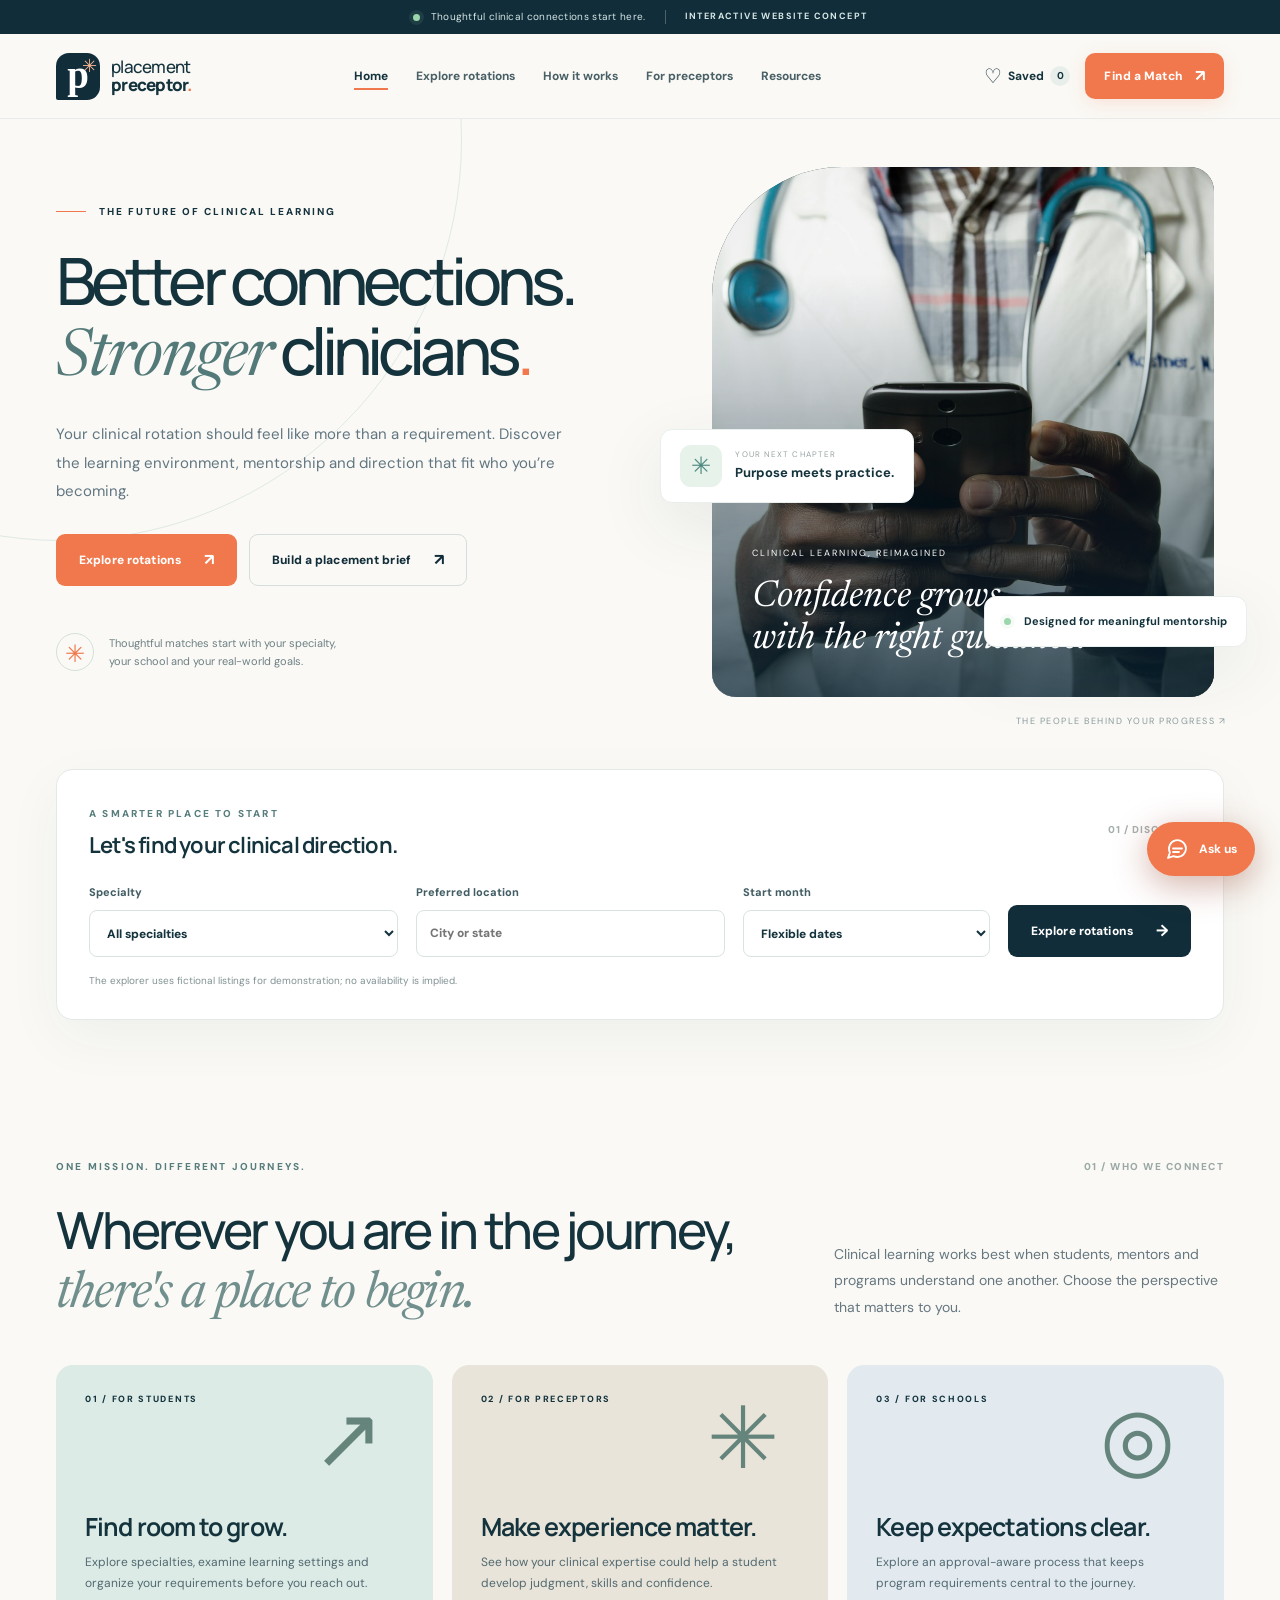
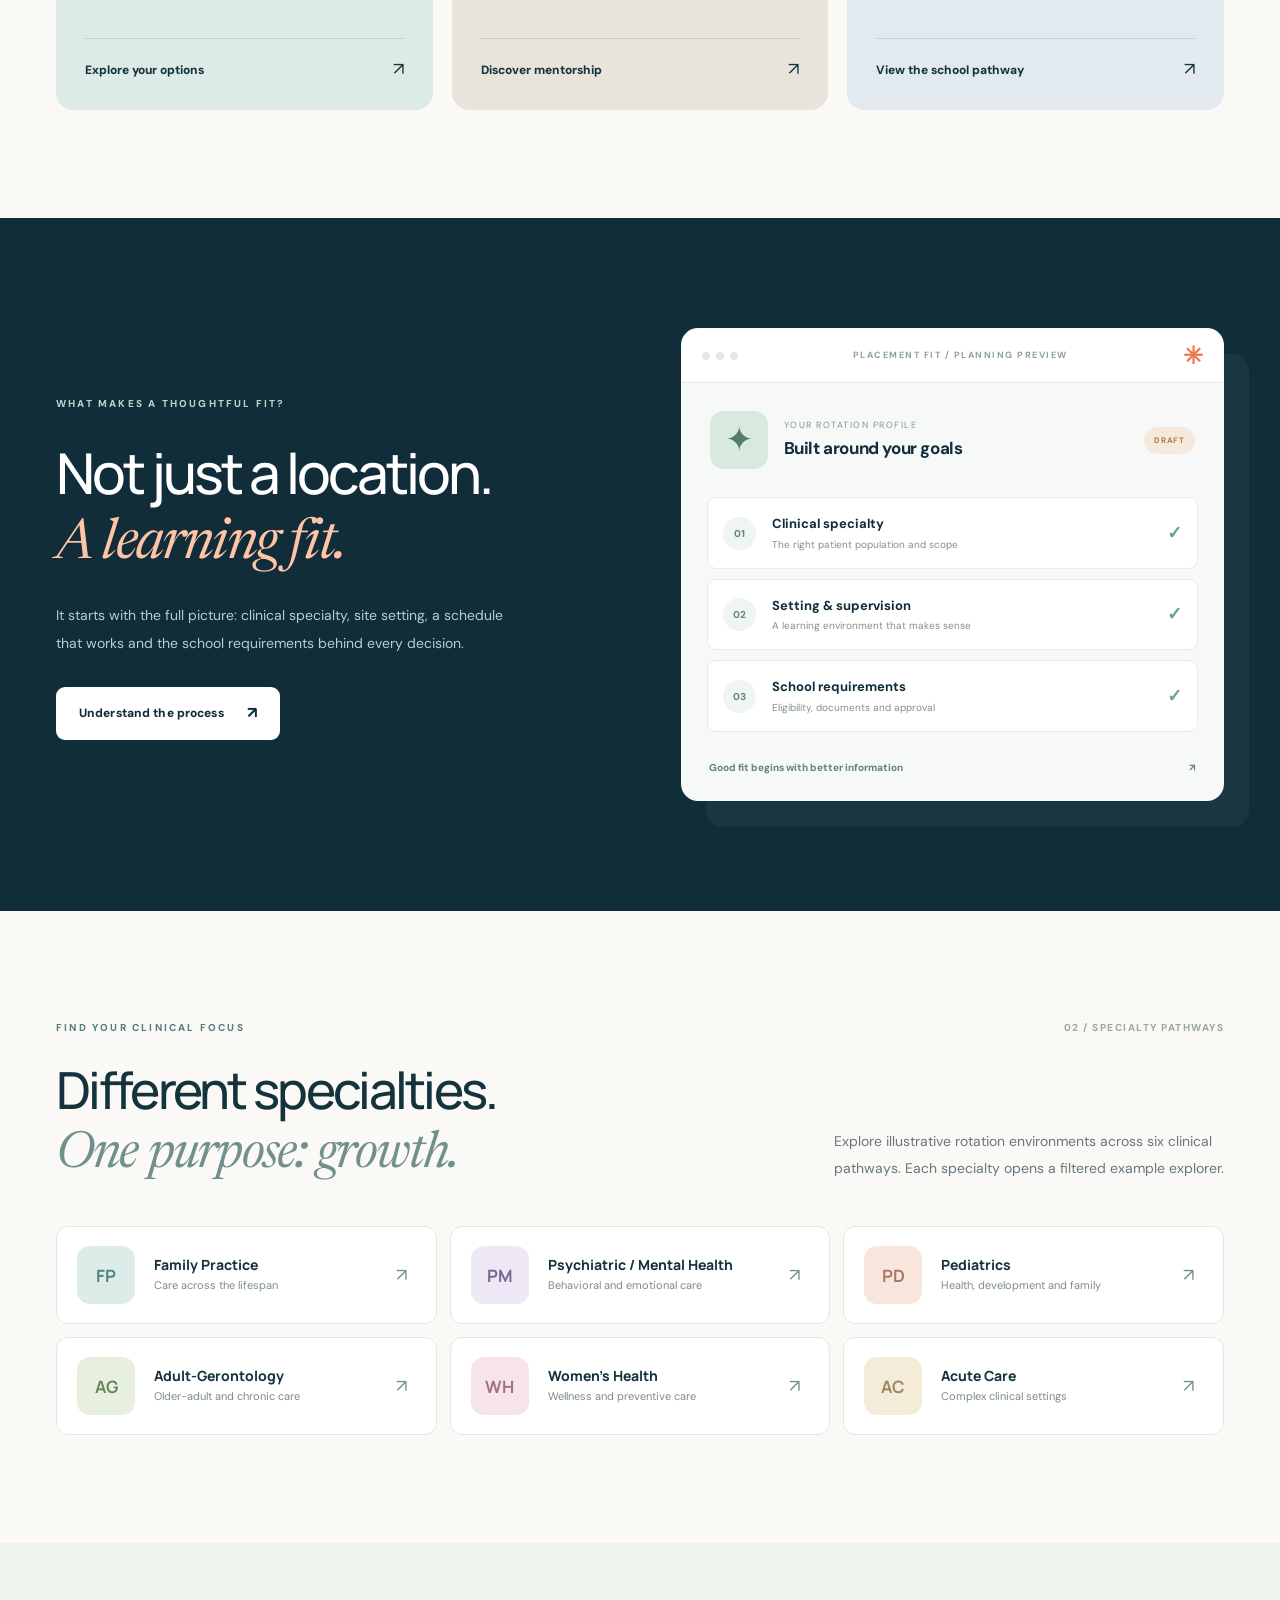
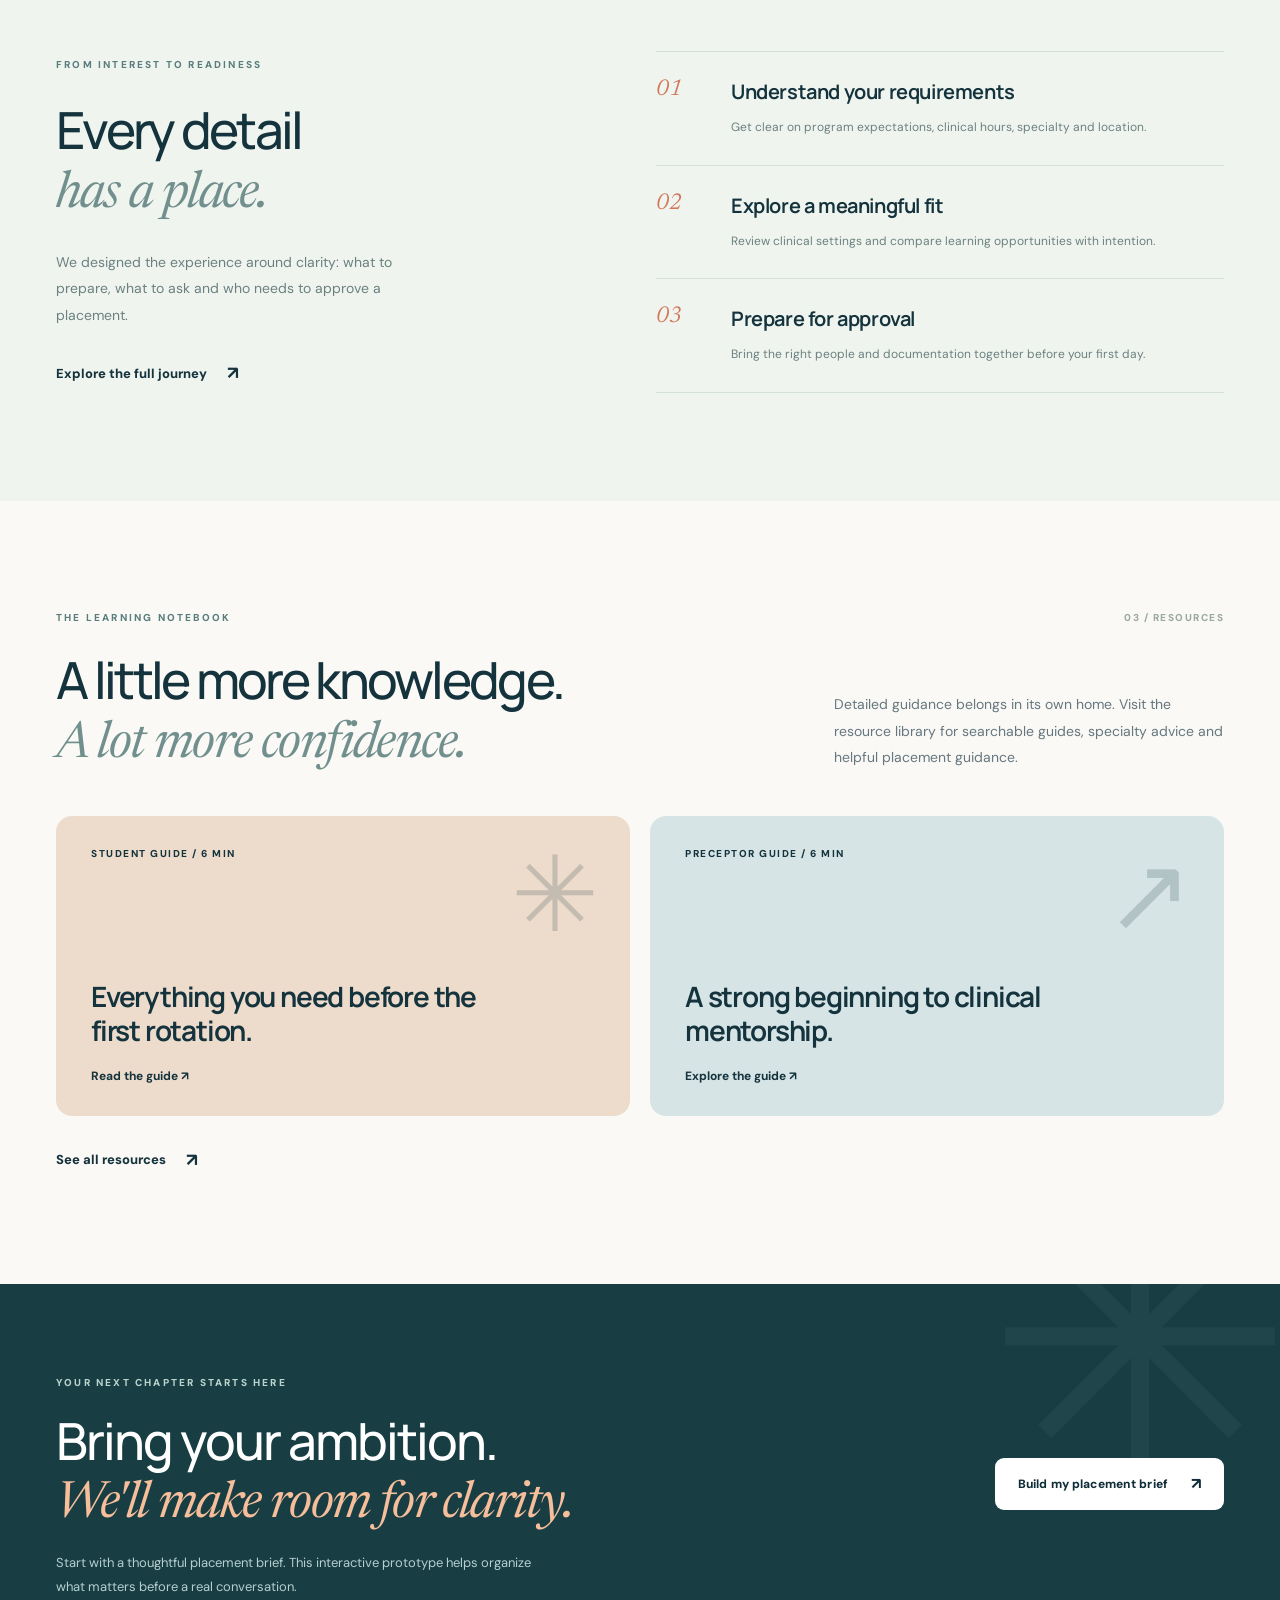
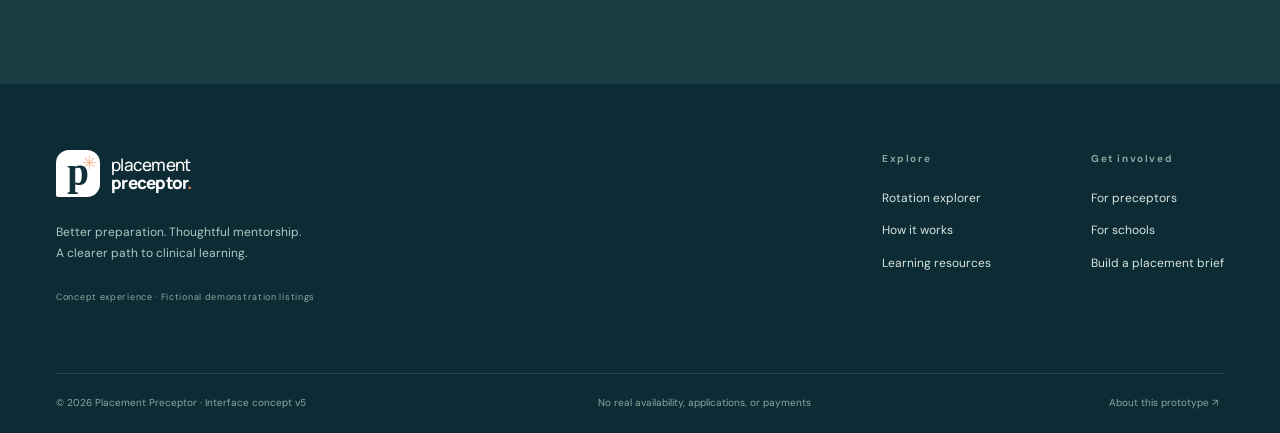
==== index.html @ a211277f "Update Placement Preceptor website to v5" ====
<!doctype html>
<html lang="en"><head>
<meta charset="utf-8"><meta name="viewport" content="width=device-width,initial-scale=1"><meta name="theme-color" content="#102d39">
<meta name="description" content="Explore an interactive clinical placement concept for students, preceptors and schools. Discover learning settings, mentorship and planning tools."><title>Better connections. Stronger clinicians. | Placement Preceptor</title>
<link rel="preconnect" href="https://fonts.googleapis.com"><link rel="preconnect" href="https://fonts.gstatic.com" crossorigin>
<link href="https://fonts.googleapis.com/css2?family=DM+Sans:wght@400;500;600;700;800&family=Manrope:wght@400;500;600;700;800&family=Newsreader:ital,opsz,wght@0,6..72,400;1,6..72,400&display=swap" rel="stylesheet">
<link rel="stylesheet" href="style.css"><script src="data.js" defer></script><script src="app.js" defer></script><script src="chat.js" defer></script></head>
<body data-page="home"><a class="skip-link" href="#main">Skip to content</a>
<div class="announcement"><span class="announcement-dot"></span><span>Thoughtful clinical connections start here.</span><span class="announcement-sep"></span><strong>INTERACTIVE WEBSITE CONCEPT</strong></div>
<header class="site-header" id="site-header"><div class="container header-row"><a class="brand" href="index.html" aria-label="Placement Preceptor home"><span class="brand-mark">p<span>✳</span></span><span class="brand-word">placement<strong>preceptor<span>.</span></strong></span></a><nav class="nav-links" id="site-nav" aria-label="Main navigation"><a href="index.html" aria-current="page">Home</a><a href="explore.html" >Explore rotations</a><a href="how-it-works.html" >How it works</a><a href="for-preceptors.html" >For preceptors</a><a href="resources.html" >Resources</a></nav><div class="header-cta"><a class="saved-link" href="explore.html?saved=1" aria-label="View saved example rotations"><span aria-hidden="true">♡</span><span class="saved-label">Saved</span><span class="saved-count" data-saved-count>0</span></a><button class="btn btn-accent btn-small header-find-match" data-start="student" aria-label="Find a Match - start your placement brief">Find a Match <span aria-hidden="true">↗</span></button><button class="menu-toggle" id="menu-toggle" aria-controls="site-nav" aria-expanded="false" aria-label="Open menu"><span></span><span></span><span></span></button></div></div><div class="scroll-progress" id="scroll-progress"></div></header>
<main id="main">
<section class="hero-home"><div class="container hero-grid"><div class="hero-copy reveal"><div class="eyebrow"><span class="eyebrow-line"></span> THE FUTURE OF CLINICAL LEARNING</div><h1>Better connections.<br><span class="serif-accent">Stronger</span> clinicians<span class="accent-period">.</span></h1><p class="hero-description">Your clinical rotation should feel like more than a requirement. Discover the learning environment, mentorship and direction that fit who you’re becoming.</p><div class="hero-actions"><a class="btn btn-accent" href="explore.html">Explore rotations <span>↗</span></a><button class="btn btn-ghost" data-start="student">Build a placement brief <span>↗</span></button></div><div class="hero-inline-note"><span class="note-symbol">✳</span><span>Thoughtful matches start with your specialty,<br>your school and your real-world goals.</span></div></div><div class="hero-visual reveal"><div class="hero-photo"><img src="assets/clinical-team.jpg" alt="Healthcare professional with a stethoscope viewing a mobile phone" fetchpriority="high"><div class="photo-gradient"></div><div class="photo-copy"><span>CLINICAL LEARNING, REIMAGINED</span><strong>Confidence grows<br>with the right guidance.</strong></div></div><div class="hero-photo-label">THE PEOPLE BEHIND YOUR PROGRESS <span>↗</span></div><div class="floating-note note-top"><span class="note-icon">✳</span><div><small>YOUR NEXT CHAPTER</small><strong>Purpose meets practice.</strong></div></div><div class="floating-note note-bottom"><span class="live-dot"></span><span>Designed for meaningful mentorship</span></div></div></div></section>
<section class="search-band" aria-labelledby="home-search-title"><div class="container"><div class="search-panel"><div class="search-header"><div><span class="label-overline">A SMARTER PLACE TO START</span><h2 id="home-search-title">Let's find your clinical direction.</h2></div><span class="search-step-tag">01 / DISCOVER</span></div><form id="home-search-form" class="home-search-form"><label>Specialty <select name="specialty" data-specialty-options><option value="">All specialties</option></select></label><label>Preferred location <input name="location" placeholder="City or state" autocomplete="off"></label><label>Start month <select name="month" data-month-options><option value="">Flexible dates</option></select></label><button type="submit" class="btn btn-dark">Explore rotations <span>→</span></button></form><p class="form-disclaimer">The explorer uses fictional listings for demonstration; no availability is implied.</p></div></div></section>
<section class="container section section-audiences"><div class="section-topline"><span class="section-kicker">ONE MISSION. DIFFERENT JOURNEYS.</span><span class="section-number">01 / WHO WE CONNECT</span></div><div class="section-intro"><h2>Wherever you are in the journey,<br><em>there's a place to begin.</em></h2><p>Clinical learning works best when students, mentors and programs understand one another. Choose the perspective that matters to you.</p></div><div class="audience-grid"><a href="explore.html" class="audience-card audience-students reveal"><span class="audience-index">01 / FOR STUDENTS</span><div class="audience-icon">↗</div><h3>Find room to grow.</h3><p>Explore specialties, examine learning settings and organize your requirements before you reach out.</p><span class="arrow-link">Explore your options <b>↗</b></span></a><a href="for-preceptors.html" class="audience-card audience-mentors reveal"><span class="audience-index">02 / FOR PRECEPTORS</span><div class="audience-icon">✳</div><h3>Make experience matter.</h3><p>See how your clinical expertise could help a student develop judgment, skills and confidence.</p><span class="arrow-link">Discover mentorship <b>↗</b></span></a><a href="how-it-works.html?audience=school" class="audience-card audience-schools reveal"><span class="audience-index">03 / FOR SCHOOLS</span><div class="audience-icon">◎</div><h3>Keep expectations clear.</h3><p>Explore an approval-aware process that keeps program requirements central to the journey.</p><span class="arrow-link">View the school pathway <b>↗</b></span></a></div></section>
<section class="section standout-section"><div class="container standout-grid"><div class="standout-copy reveal"><span class="section-kicker light">WHAT MAKES A THOUGHTFUL FIT?</span><h2>Not just a location.<br><em>A learning fit.</em></h2><p>It starts with the full picture: clinical specialty, site setting, a schedule that works and the school requirements behind every decision.</p><a class="btn btn-light" href="how-it-works.html">Understand the process <span>↗</span></a></div><div class="fit-interface reveal"><div class="interface-head"><span><i></i><i></i><i></i></span><small>PLACEMENT FIT / PLANNING PREVIEW</small><b>✳</b></div><div class="fit-profile"><span class="avatar-icon">✦</span><div><small>YOUR ROTATION PROFILE</small><strong>Built around your goals</strong></div><span class="fit-state">DRAFT</span></div><div class="fit-factor"><span>01</span><div><strong>Clinical specialty</strong><small>The right patient population and scope</small></div><b>✓</b></div><div class="fit-factor"><span>02</span><div><strong>Setting & supervision</strong><small>A learning environment that makes sense</small></div><b>✓</b></div><div class="fit-factor"><span>03</span><div><strong>School requirements</strong><small>Eligibility, documents and approval</small></div><b>✓</b></div><div class="fit-bottom">Good fit begins with better information <span>↗</span></div></div></div></section>
<section class="container section specialties-section"><div class="section-topline"><span class="section-kicker">FIND YOUR CLINICAL FOCUS</span><span class="section-number">02 / SPECIALTY PATHWAYS</span></div><div class="section-intro"><h2>Different specialties.<br><em>One purpose: growth.</em></h2><p>Explore illustrative rotation environments across six clinical pathways. Each specialty opens a filtered example explorer.</p></div><div class="specialty-grid" id="home-specialty-grid"><a href="explore.html?specialty=Family%20Practice" class="specialty-card"><span class="specialty-icon">FP</span><strong>Family Practice</strong><small>Care across the lifespan</small><b>↗</b></a><a href="explore.html?specialty=Psychiatric%20%2F%20Mental%20Health" class="specialty-card"><span class="specialty-icon lilac">PM</span><strong>Psychiatric / Mental Health</strong><small>Behavioral and emotional care</small><b>↗</b></a><a href="explore.html?specialty=Pediatrics" class="specialty-card"><span class="specialty-icon peach">PD</span><strong>Pediatrics</strong><small>Health, development and family</small><b>↗</b></a><a href="explore.html?specialty=Adult-Gerontology" class="specialty-card"><span class="specialty-icon sage">AG</span><strong>Adult-Gerontology</strong><small>Older-adult and chronic care</small><b>↗</b></a><a href="explore.html?specialty=Women%E2%80%99s%20Health" class="specialty-card"><span class="specialty-icon pink">WH</span><strong>Women’s Health</strong><small>Wellness and preventive care</small><b>↗</b></a><a href="explore.html?specialty=Acute%20Care" class="specialty-card"><span class="specialty-icon sand">AC</span><strong>Acute Care</strong><small>Complex clinical settings</small><b>↗</b></a></div></section>
<section class="section promise-section"><div class="container promise-grid"><div><span class="section-kicker">FROM INTEREST TO READINESS</span><h2>Every detail<br><em>has a place.</em></h2><p>We designed the experience around clarity: what to prepare, what to ask and who needs to approve a placement.</p><a class="text-link" href="how-it-works.html">Explore the full journey <span>↗</span></a></div><div class="promise-steps"><div><span>01</span><h3>Understand your requirements</h3><p>Get clear on program expectations, clinical hours, specialty and location.</p></div><div><span>02</span><h3>Explore a meaningful fit</h3><p>Review clinical settings and compare learning opportunities with intention.</p></div><div><span>03</span><h3>Prepare for approval</h3><p>Bring the right people and documentation together before your first day.</p></div></div></div></section>
<section class="container section home-resources"><div class="section-topline"><span class="section-kicker">THE LEARNING NOTEBOOK</span><span class="section-number">03 / RESOURCES</span></div><div class="section-intro"><h2>A little more knowledge.<br><em>A lot more confidence.</em></h2><p>Detailed guidance belongs in its own home. Visit the resource library for searchable guides, specialty advice and helpful placement guidance.</p></div><div class="home-guide-grid"><a href="resources.html?article=rotation-readiness" class="home-guide-card card-first"><span>STUDENT GUIDE / 6 MIN</span><div class="large-resource-symbol">✳</div><h3>Everything you need before the first rotation.</h3><b>Read the guide ↗</b></a><a href="resources.html?article=mentor-first-time" class="home-guide-card card-second"><span>PRECEPTOR GUIDE / 6 MIN</span><div class="large-resource-symbol">↗</div><h3>A strong beginning to clinical mentorship.</h3><b>Explore the guide ↗</b></a></div><a class="text-link more-link" href="resources.html">See all resources <span>↗</span></a></section>
<section class="cta-section"><div class="container cta-layout"><div><span class="section-kicker light">YOUR NEXT CHAPTER STARTS HERE</span><h2>Bring your ambition.<br><em>We'll make room for clarity.</em></h2><p>Start with a thoughtful placement brief. This interactive prototype helps organize what matters before a real conversation.</p></div><button class="btn btn-light" data-start="student">Build my placement brief <span>↗</span></button></div></section>
</main>
<footer class="site-footer"><div class="container"><div class="footer-top"><div><a class="brand footer-brand" href="index.html"><span class="brand-mark">p<span>✳</span></span><span class="brand-word">placement<strong>preceptor<span>.</span></strong></span></a><p>Better preparation. Thoughtful mentorship.<br>A clearer path to clinical learning.</p><span class="footer-demo">Concept experience · Fictional demonstration listings</span></div><div class="footer-link-columns"><div><h3>Explore</h3><a href="explore.html">Rotation explorer</a><a href="how-it-works.html">How it works</a><a href="resources.html">Learning resources</a></div><div><h3>Get involved</h3><a href="for-preceptors.html">For preceptors</a><a href="how-it-works.html?audience=school">For schools</a><button data-start="student">Build a placement brief</button></div></div></div><div class="footer-bottom"><span>© 2026 Placement Preceptor · Interface concept v5</span><span>No real availability, applications, or payments</span><button class="footer-about" data-resource="privacy">About this prototype ↗</button></div></div></footer>
<div class="toast" id="toast" role="status" aria-live="polite"></div>
<div class="compare-tray" id="compare-tray" hidden><div><span class="compare-dot">✳</span><strong><span id="compare-count">0</span> rotations selected</strong><small>Compare up to three example settings</small></div><div class="compare-tray-actions"><button class="text-btn" id="clear-compare">Clear</button><button class="btn btn-accent btn-small" id="show-compare">Compare options <span>↗</span></button></div></div>
<dialog id="modal" aria-labelledby="modal-title"><button class="modal-close" aria-label="Close dialog">×</button><div id="modal-content"></div></dialog>
</body></html>
---- style.css ----
/* Placement Preceptor v3 — responsive multi-page editorial interface */
:root{--ink:#14333d;--deep:#102d39;--deep2:#173c45;--muted:#667780;--subtle:#8d9a9b;--orange:#f0784c;--orange-dark:#dc653d;--cream:#faf9f5;--white:#fff;--line:#dde5e3;--sage:#cce1da;--light:#f1f5f2;--mint:#dbece4;--radius:18px;--shadow:0 22px 70px rgba(21,51,61,.09)}
*{box-sizing:border-box}html{scroll-behavior:smooth;scroll-padding-top:110px}body{margin:0;background:var(--cream);color:var(--ink);font:15px/1.72 'DM Sans',Arial,sans-serif;-webkit-font-smoothing:antialiased;overflow-x:hidden}button,input,select,textarea{font:inherit}button{cursor:pointer}a{color:inherit;text-decoration:none}img{display:block;max-width:100%}button:focus-visible,a:focus-visible,input:focus-visible,select:focus-visible,textarea:focus-visible,summary:focus-visible{outline:3px solid #4a9fb0;outline-offset:3px}button:disabled{cursor:not-allowed;opacity:.45}button,select,input,textarea{accent-color:var(--deep)}[hidden]{display:none!important}::selection{background:#d0eadf;color:var(--deep)}.container{width:min(1360px,calc(100% - 112px));margin-inline:auto}.skip-link{position:fixed;top:-120px;left:18px;z-index:100;background:white;padding:13px 22px}.skip-link:focus{top:10px}.announcement{min-height:34px;padding:6px 20px;background:#102d39;color:#d7e7e6;display:flex;gap:11px;justify-content:center;align-items:center;font-size:10px;letter-spacing:.3px}.announcement strong{font-weight:700;font-size:9px;letter-spacing:1.4px}.announcement-dot,.live-dot{display:inline-block;width:7px;height:7px;background:#9bd6ac;border-radius:50%;box-shadow:0 0 0 4px #9bd6ac18}.announcement-sep{width:1px;height:14px;background:#ffffff40;margin:0 8px}.site-header{position:sticky;top:0;z-index:30;background:#faf9f5f5;backdrop-filter:blur(20px);border-bottom:1px solid #dde5e399;transition:box-shadow .3s}.site-header.is-scrolled{box-shadow:0 8px 28px #0b2b3410}.header-row{min-height:84px;display:flex;align-items:center;justify-content:space-between;gap:24px}.brand{display:inline-flex;align-items:center;gap:11px;white-space:nowrap}.brand-mark{width:44px;height:47px;border-radius:13px 13px 13px 2px;background:var(--deep);display:grid;place-items:center;font:bold 39px/1 Georgia,serif;color:#fff;position:relative;padding-bottom:4px}.brand-mark span{position:absolute;right:3px;top:1px;font:18px 'DM Sans',sans-serif;color:#fab693}.brand-word{font:500 17px/1.06 'Manrope',sans-serif;letter-spacing:-.75px}.brand-word strong{display:block;font-weight:800}.brand-word strong span{color:var(--orange)}.nav-links{display:flex;align-items:center;gap:28px}.nav-links a{font:700 12px/1.2 'DM Sans',sans-serif;color:#485f65;padding:14px 0;position:relative;white-space:nowrap}.nav-links a:hover,.nav-links a[aria-current=page]{color:var(--ink)}.nav-links a:after{content:'';height:2px;background:var(--orange);position:absolute;bottom:7px;left:0;right:100%;transition:right .25s}.nav-links a:hover:after,.nav-links a[aria-current=page]:after{right:0}.header-cta{display:flex;align-items:center;gap:15px}.saved-link{display:flex;align-items:center;gap:6px;font-size:12px;font-weight:700;white-space:nowrap}.saved-link>span:first-child{font-size:20px;font-weight:400;line-height:1}.saved-count{border-radius:50%;background:#e8efeb;display:grid;place-items:center;width:20px;height:20px;font-size:10px}.menu-toggle{border:0;background:none;display:none;width:38px;height:38px;place-content:center;gap:5px}.menu-toggle span{display:block;width:23px;height:2px;background:var(--deep)}.scroll-progress{height:2px;width:0;position:absolute;left:0;bottom:0;background:var(--orange);transition:width .1s}
.btn{border:1px solid transparent;display:inline-flex;justify-content:center;align-items:center;gap:23px;border-radius:9px;padding:15px 22px;font-size:12px;font-weight:800;letter-spacing:.12px;white-space:nowrap;min-height:48px;transition:background .25s,transform .25s,box-shadow .25s;text-decoration:none}.btn:hover{transform:translateY(-2px);box-shadow:0 12px 28px #0a29331a}.btn span:last-child{font-size:16px;line-height:1}.btn-small{padding:11px 16px;min-height:40px}.btn-accent{background:var(--orange);color:#fff}.btn-accent:hover{background:var(--orange-dark)}.btn-dark{background:var(--deep);color:#fff}.btn-dark:hover{background:#245064}.btn-light{background:#fff;color:var(--deep)}.btn-ghost{background:transparent;border-color:#d5dedc;color:var(--deep)}.btn-ghost:hover{background:white}.btn-clear{border-color:#ffffff45;color:white}.btn-clear:hover{background:#ffffff15}.btn-outline{background:transparent;border-color:#ccd8d3;color:var(--deep)}.text-link{display:inline-flex;align-items:center;gap:20px;background:none;border:0;padding:0;color:inherit;font-size:13px;font-weight:800;text-underline-offset:4px}.text-link>span{font-size:18px;transition:transform .2s}.text-link:hover>span{transform:translateX(4px)}.text-btn{border:0;background:none;color:var(--ink);font-size:12px;font-weight:800;padding:5px;text-decoration:underline;text-underline-offset:4px}.section{padding-top:108px;padding-bottom:108px}.section-kicker,.label-overline{font-size:10px;letter-spacing:2.2px;font-weight:800;color:#587d7d}.section-kicker.light{color:#bbd4cd}.section-topline{display:flex;justify-content:space-between;align-items:center;gap:20px;margin-bottom:25px}.section-number{font-size:10px;color:#9ba8a5;letter-spacing:1.5px;font-weight:800}.section-number.light-number{color:#a0b5b4}.section-intro{display:flex;justify-content:space-between;align-items:end;gap:40px;margin-bottom:41px}.section-intro h2,.section h2{font:500 clamp(34px,4vw,58px)/1.13 'Manrope',sans-serif;letter-spacing:-2.7px;margin:0}.section h2 em,h1 em,.cta-section em,.hero-home em,.sub-hero em,.serif-accent{font-family:'Newsreader',Georgia,serif;font-weight:400;font-style:italic;letter-spacing:-1.8px}.section-intro h2 em,.promise-grid h2 em{color:#718f8d}.section-intro>p{max-width:390px;font-size:14px;line-height:1.9;color:var(--muted);margin:0 0 4px}.eyebrow{font-size:10px;letter-spacing:2px;font-weight:800;display:flex;gap:13px;align-items:center}.eyebrow-line{height:1px;width:30px;background:var(--orange)}
/* Home hero */
.hero-home{overflow:hidden;position:relative}.hero-home:before{content:'';position:absolute;width:800px;height:800px;border:1px solid #dfe9e5;top:-380px;left:-340px;border-radius:50%;pointer-events:none}.hero-grid{display:grid;grid-template-columns:1.06fr .94fr;gap:5%;align-items:center;min-height:650px;padding-top:46px;padding-bottom:65px}.hero-copy{padding:25px 0 20px;position:relative;z-index:1}.hero-copy h1{font:500 clamp(49px,5.1vw,78px)/1.065 'Manrope',sans-serif;letter-spacing:-4.9px;margin:26px 0}.hero-copy h1 .serif-accent{color:#537a78}.accent-period{color:var(--orange)}.hero-description{font-size:15px;line-height:1.9;color:#617681;max-width:510px}.hero-actions{display:flex;gap:12px;align-items:center;flex-wrap:wrap;margin-top:28px}.hero-inline-note{display:flex;gap:15px;align-items:center;margin-top:47px;color:#6e8084;font-size:11px;line-height:1.65}.note-symbol{width:38px;height:38px;border:1px solid #d4e0da;border-radius:50%;display:grid;place-items:center;color:var(--orange);font-size:24px}.hero-visual{position:relative;min-height:525px;padding:0 10px 6px}.hero-photo{height:530px;overflow:hidden;position:relative;background:#203f44;border-radius:130px 24px 24px 24px}.hero-photo img{width:100%;height:100%;object-fit:cover;object-position:center center;filter:saturate(.8)}.photo-gradient{position:absolute;inset:20% 0 0;background:linear-gradient(transparent,#0b2637be)}.photo-copy{position:absolute;bottom:36px;left:40px;color:white}.photo-copy span{display:block;font-size:9px;letter-spacing:2px;margin-bottom:15px}.photo-copy strong{font:italic 37px/1.13 'Newsreader',serif;font-weight:400}.hero-photo-label{position:absolute;right:-2px;bottom:-27px;color:#8a9c9f;font-size:9px;letter-spacing:1.5px}.floating-note{position:absolute;display:flex;align-items:center;gap:13px;background:white;border:1px solid #e9efec;border-radius:12px;box-shadow:var(--shadow);padding:15px 19px;animation:float 6s ease-in-out infinite}.note-top{left:-42px;top:49%}.note-bottom{right:-23px;bottom:56px;font-size:11px;font-weight:700;animation-delay:-2s}.note-icon{display:grid;place-items:center;color:#4d8a82;background:#e7f2ea;width:42px;height:42px;border-radius:11px;font-size:24px}.note-top small{display:block;color:#98a3a3;font-size:8px;letter-spacing:1.1px}.note-top strong{display:block;font-size:13px}.search-band{position:relative;z-index:1;margin-bottom:30px}.search-panel{background:#fff;border:1px solid #e3eae6;border-radius:17px;padding:30px 32px;box-shadow:0 18px 55px #17333c0d}.search-header{display:flex;align-items:center;justify-content:space-between;margin-bottom:24px}.search-header h2{font:650 22px/1.3 'Manrope',sans-serif;letter-spacing:-.8px;margin:5px 0 0}.search-step-tag{color:#a5afac;font-size:10px;letter-spacing:1.1px;font-weight:800}.home-search-form{display:grid;grid-template-columns:1fr 1fr .8fr auto;gap:18px;align-items:end}.home-search-form label,.filter-panel>label,.planner-fields label{font-size:11px;font-weight:800;color:#435d64}.home-search-form input,.home-search-form select,.filter-panel input,.filter-panel select,.results-controls select,.planner-fields select,.wizard-fields input,.wizard-fields select{display:block;margin-top:8px;width:100%;min-width:0;border:1px solid #d9e3e1;background:#fff;color:#14333d;border-radius:8px;padding:12px 13px;font-size:12px;min-height:47px}.home-search-form .btn{min-height:47px}.form-disclaimer{font-size:10px;color:#829293;margin:15px 0 0}
/* Home audiences, specialties */
.audience-grid{display:grid;grid-template-columns:repeat(3,1fr);gap:19px}.audience-card{border-radius:17px;padding:27px 29px 25px;min-height:345px;display:flex;flex-direction:column;position:relative;overflow:hidden;transition:transform .28s,box-shadow .28s}.audience-card:hover{transform:translateY(-6px);box-shadow:var(--shadow)}.audience-students{background:#dcebe5}.audience-mentors{background:#e8e4d9}.audience-schools{background:#e2eaf0}.audience-index{font-size:9px;letter-spacing:1.7px;font-weight:800}.audience-icon{height:95px;font:86px/.95 'Newsreader',serif;color:#64847c;align-self:end;margin:0 20px 5px}.audience-card h3{font:650 25px/1.2 'Manrope',sans-serif;letter-spacing:-.9px;margin:4px 0 10px}.audience-card p{margin:0 0 25px;font-size:12px;line-height:1.8;color:#526971;max-width:315px}.arrow-link{font-size:12px;font-weight:800;border-top:1px solid #16364025;padding-top:15px;margin-top:auto;display:flex;align-items:center;justify-content:space-between}.arrow-link b{font-size:18px;font-weight:400}.standout-section{background:var(--deep);color:#fff;padding:110px 0;overflow:hidden}.standout-grid{display:grid;grid-template-columns:.87fr 1fr;gap:13%;align-items:center}.standout-copy h2{font:500 clamp(38px,4.4vw,66px)/1.14 'Manrope',sans-serif;letter-spacing:-3px;margin:25px 0}.standout-copy h2 em{color:#ffc4a5}.standout-copy p{font-size:14px;line-height:1.95;color:#b9cdd0;max-width:450px;margin-bottom:30px}.fit-interface{border:1px solid #ffffff23;border-radius:17px;overflow:hidden;background:#f6f9f7;color:var(--deep);transform:rotate(1.4deg);box-shadow:25px 26px 0 #ffffff0b}.interface-head{height:54px;background:white;display:flex;justify-content:space-between;align-items:center;padding:0 20px;border-bottom:1px solid #e5ece8}.interface-head>span{display:flex;gap:6px}.interface-head i{height:8px;width:8px;border-radius:50%;background:#e2e8e5}.interface-head small{font-size:9px;letter-spacing:1.5px;font-weight:700;color:#8da19d}.interface-head b{font-size:24px;color:var(--orange)}.fit-profile{padding:28px;display:flex;align-items:center;gap:16px}.avatar-icon{width:58px;height:58px;display:grid;place-items:center;background:#d8e9de;border-radius:14px;color:#527c6c;font-size:34px}.fit-profile>div{flex:1}.fit-profile small{display:block;font-size:9px;letter-spacing:1.5px;color:#81938d}.fit-profile strong{font-size:17px;letter-spacing:-.4px}.fit-state{background:#f6e9dc;color:#ae794b;font-size:8px;letter-spacing:.8px;padding:7px 10px;border-radius:30px;font-weight:800}.fit-factor{background:white;margin:0 25px 10px;border:1px solid #e6ece8;display:flex;align-items:center;gap:16px;border-radius:9px;padding:15px}.fit-factor>span{width:33px;height:33px;border-radius:50%;display:grid;place-items:center;background:#eff5f1;font-size:10px;color:#64867b;font-weight:800}.fit-factor>div{flex:1}.fit-factor strong{display:block;font-size:13px}.fit-factor small{display:block;font-size:10px;color:#80908d}.fit-factor b{font-size:18px;color:#6ca486}.fit-bottom{padding:17px 27px 24px;font-size:10px;font-weight:800;color:#63847f;display:flex;justify-content:space-between}.specialty-grid{display:grid;grid-template-columns:repeat(3,1fr);gap:13px}.specialty-card{display:grid;grid-template-columns:62px 1fr 20px;grid-template-rows:auto auto;gap:2px 15px;align-items:center;border:1px solid #e0e8e5;border-radius:12px;background:white;padding:19px 20px;transition:border-color .2s,transform .2s,box-shadow .2s}.specialty-card:hover{border-color:#a9c8ba;transform:translateY(-3px);box-shadow:0 12px 30px #12313b0a}.specialty-icon{grid-row:1/3;width:58px;height:58px;background:#dcece8;border-radius:13px;display:grid;place-items:center;font:700 17px 'Manrope',sans-serif;color:#4f857c}.specialty-icon.lilac{background:#eee7f5;color:#75688f}.specialty-icon.peach{background:#f8e6dc;color:#a97764}.specialty-icon.sage{background:#e7f0df;color:#68845f}.specialty-icon.pink{background:#f7e4e8;color:#a47080}.specialty-icon.sand{background:#f4ecd8;color:#9e8762}.specialty-card strong{font:750 14px/1.3 'Manrope',sans-serif;align-self:end}.specialty-card small{font-size:11px;color:#7b8b8e;align-self:start}.specialty-card>b{grid-column:3;grid-row:1/3;align-self:center;font-size:18px;font-weight:400;color:#6d9290}.promise-section{background:#f0f4ef}.promise-grid{display:grid;grid-template-columns:.8fr 1.1fr;gap:16%;align-items:start}.promise-grid h2{margin:24px 0}.promise-grid p{max-width:350px;color:#6b8180;font-size:14px;line-height:1.9;margin-bottom:30px}.promise-steps{border-top:1px solid #d5dfdb}.promise-steps>div{display:grid;grid-template-columns:55px 1fr;gap:4px 20px;padding:26px 0;border-bottom:1px solid #d5dfdb}.promise-steps span{grid-row:1/3;color:#d2775a;font:italic 23px 'Newsreader',serif}.promise-steps h3{margin:0;font:650 20px 'Manrope',sans-serif;letter-spacing:-.4px}.promise-steps p{margin:8px 0 0;font-size:12px;line-height:1.8;max-width:490px}.home-guide-grid{display:grid;grid-template-columns:repeat(2,1fr);gap:20px}.home-guide-card{padding:29px 35px;border-radius:16px;min-height:300px;display:flex;flex-direction:column;overflow:hidden;position:relative;transition:transform .25s}.home-guide-card:hover{transform:translateY(-4px)}.home-guide-card.card-first{background:#eddccc}.home-guide-card.card-second{background:#d6e4e6}.home-guide-card>span{font-size:10px;letter-spacing:1.5px;font-weight:800}.home-guide-card h3{font:650 28px/1.24 'Manrope',sans-serif;max-width:390px;letter-spacing:-1.2px;margin:auto 0 18px}.home-guide-card b{font-size:12px}.large-resource-symbol{position:absolute;right:31px;top:18px;font:105px 'Newsreader',serif;opacity:.18}.more-link{margin-top:29px}.cta-section{background:#183e43;color:#fff;padding:85px 0;overflow:hidden;position:relative}.cta-section:after{content:'✳';font:400 370px/1 'Newsreader',serif;position:absolute;right:-15px;top:-85px;color:#ffffff09;pointer-events:none}.cta-layout{display:flex;justify-content:space-between;align-items:center;gap:40px;position:relative;z-index:1}.cta-layout h2{font:500 clamp(35px,4vw,58px)/1.12 'Manrope',sans-serif;letter-spacing:-2px;margin:17px 0}.cta-layout h2 em{color:#f6be9a}.cta-layout p{color:#b6cfd0;font-size:13px;line-height:1.85;max-width:490px;margin:12px 0 0}.cta-layout .btn{flex-shrink:0}.compact-cta{padding:70px 0}
/* Subpage heroes */
.sub-hero{background:var(--deep);color:white;overflow:hidden}.sub-hero-grid{min-height:475px;display:grid;grid-template-columns:1fr .93fr;align-items:center;gap:7%;padding-top:70px;padding-bottom:70px}.breadcrumbs{display:flex;align-items:center;gap:12px;font-size:11px;color:#a6c2c1;margin-bottom:40px}.breadcrumbs a:hover{text-decoration:underline}.breadcrumbs strong{color:#fff;font-weight:700}.sub-hero h1,.preceptor-hero h1{font:550 clamp(48px,5.3vw,80px)/1.08 'Manrope',sans-serif;letter-spacing:-4px;margin:20px 0 24px}.sub-hero h1 em,.preceptor-hero h1 em{color:#ffc09b}.sub-hero p,.preceptor-intro>p{font-size:14px;color:#bbd0ce;line-height:1.95;max-width:575px}.sub-hero .btn{margin-top:18px}.hero-mini-tags{display:flex;gap:8px;flex-wrap:wrap;margin-top:27px}.hero-mini-tags span{border:1px solid #ffffff30;padding:8px 12px;border-radius:30px;font-size:10px;color:#cce1dc}.explore-hero{background:#14353f}.explore-hero-graphic{height:340px;position:relative}.graphic-sun{position:absolute;left:35%;top:0;font-size:280px;line-height:1;color:#ffffff08}.graphic-card{position:absolute;background:#eef3ef;border-radius:13px;color:var(--deep);width:236px;padding:20px 24px;box-shadow:0 25px 65px #001e2626;border:1px solid #ffffff80}.graphic-card small{display:block;font-size:8px;letter-spacing:1.5px;color:#77928c}.graphic-card strong{font:650 27px 'Manrope',sans-serif;display:block;margin:11px 0 0}.graphic-card span{font-size:11px;color:#7c9492}.gc-1{left:5%;top:12%;transform:rotate(-9deg);background:#dcebe1}.gc-2{right:0;top:30%;transform:rotate(8deg);background:#eee5d5}.gc-3{left:28%;bottom:0;transform:rotate(-2deg);background:#f5e1d5}.process-hero{background:#16383e}.journey-hero-art{height:340px;position:relative;display:grid;place-items:center}.journey-ring{position:absolute;border-radius:50%;border:1px solid #ffffff24}.ring-1{width:300px;height:300px}.ring-2{width:205px;height:205px}.journey-core{font-size:125px;color:#f6ab83;line-height:1}.journey-pill{background:#e6eeea;border-radius:30px;padding:10px 17px;color:#436e69;font-size:10px;font-weight:800;letter-spacing:.9px;position:absolute}.pill-a{top:2%;left:10%}.pill-b{top:38%;right:0}.pill-c{bottom:3%;left:4%}.resources-hero{background:#243d46}.resource-hero-art{height:350px;position:relative;display:grid;place-items:center}.library-stack{position:absolute;width:245px;height:298px;background:#b8cec8;border-radius:12px;border:1px solid #ffffff9c;box-shadow:20px 25px 45px #00192328}.library-stack.back{transform:rotate(-17deg) translate(-20px,-3px);background:#819e9a}.library-stack.middle{transform:rotate(11deg) translate(32px,6px);background:#f0d8bc}.library-stack.front{background:#eaf0e9;color:#21424a;display:flex;flex-direction:column;justify-content:space-between;padding:25px;transform:rotate(-2deg)}.library-stack.front>span{font-size:10px;letter-spacing:2px;line-height:1.6;font-weight:800}.library-stack.front strong{font:italic 92px/1 'Newsreader',serif;color:#b4c8c0}.library-stack.front b{position:absolute;font:80px 'Newsreader',serif;color:#e1a47e;top:82px;right:17px}.library-stack.front small{font-size:9px;letter-spacing:1.6px}
/* Explorer */
.explorer-main{padding-bottom:105px}.explorer-top{display:flex;align-items:end;justify-content:space-between;gap:20px;margin-bottom:38px}.explorer-top h2{font:600 42px/1.15 'Manrope',sans-serif;letter-spacing:-1.7px;margin:0 0 10px}.explorer-top h2 em{color:#75908a}.explorer-top p{color:#728489;font-size:13px;max-width:610px;margin:0}.explore-layout{display:grid;grid-template-columns:248px minmax(0,1fr);gap:28px;align-items:start}.filter-panel{background:white;border:1px solid #dce5e0;border-radius:14px;padding:22px 21px;position:sticky;top:108px;box-shadow:0 10px 32px #15384006}.filter-heading{display:flex;justify-content:space-between;gap:10px;align-items:center;margin-bottom:22px}.filter-heading h3{font:750 15px 'Manrope',sans-serif;margin:0}.filter-panel>label{display:block;margin-bottom:18px}.filter-panel input,.filter-panel select{min-height:43px}.checkbox-label{display:flex!important;gap:9px;align-items:center;padding-top:10px;border-top:1px solid #e8efea}.checkbox-label input{width:16px;height:16px;min-height:16px;margin:0}.filter-promo{background:#e8f0eb;padding:20px;border-radius:10px;margin-top:30px}.filter-promo>span{font-size:8px;letter-spacing:1.3px;font-weight:800;color:#78948a}.filter-promo h4{font:750 17px/1.3 'Manrope',sans-serif;letter-spacing:-.4px;margin:14px 0}.filter-promo p{font-size:11px;color:#708782}.filter-promo .text-link{font-size:11px}.results-bar{display:flex;align-items:center;justify-content:space-between;gap:15px;margin-bottom:15px}.results-bar>p{font-size:13px;color:#677b7f;margin:0}.results-bar>p strong{font-size:18px;color:var(--deep)}.results-controls{display:flex;align-items:center;gap:12px}.results-controls label{display:flex;align-items:center;gap:8px;font-size:10px;font-weight:700;color:#728687}.results-controls select{width:auto;min-height:39px;margin:0;padding:8px 25px 8px 10px}.view-toggle{display:flex;gap:3px;background:#eaf0eb;border-radius:8px;padding:3px}.view-toggle button{border:0;background:none;font-size:20px;width:33px;height:33px;border-radius:6px;color:#72908b}.view-toggle button.active{background:white;color:#173940;box-shadow:0 2px 7px #15364015}.active-filters{display:flex;gap:7px;flex-wrap:wrap;margin-bottom:15px}.active-filters:empty{display:none}.active-filters button{border:1px solid #cadad3;background:#eef6f0;border-radius:20px;padding:6px 10px;font-size:10px;color:#48685f;display:flex;gap:9px;align-items:center}.rotation-grid{display:grid;grid-template-columns:repeat(3,minmax(0,1fr));gap:15px}.rotation-card{min-width:0;background:#fff;border:1px solid #dee8e4;border-radius:13px;overflow:hidden;transition:transform .22s,box-shadow .22s}.rotation-card:hover{transform:translateY(-4px);box-shadow:0 14px 38px #173d4612}.card-art{position:relative;overflow:hidden;height:157px;display:flex;align-items:center;justify-content:center}.card-art.peach{background:#eedbc9}.card-art.lavender{background:#e4e0ef}.card-art.blue{background:#d9eaf0}.card-art.rose{background:#f0dce1}.card-art.sage{background:#dfe8d8}.card-art.sand{background:#f2e7cf}.card-art:after{content:'';position:absolute;width:170px;height:170px;border:1px solid #3e56571e;border-radius:50%;right:-40px;bottom:-70px}.card-art:before{content:'';position:absolute;width:100px;height:100px;border:1px solid #3e56571b;border-radius:50%;left:-20px;top:-40px}.card-art .art-symbol{font:80px 'Newsreader',serif;color:#567e79;opacity:.8}.sample-tag{position:absolute;top:15px;left:13px;font-size:8px;letter-spacing:1.1px;font-weight:800;color:#506b6d}.heart{width:35px;height:35px;position:absolute;right:10px;top:9px;border:0;border-radius:50%;background:#ffffffca;display:grid;place-items:center;font-size:22px;z-index:2;line-height:1}.heart.active{color:#db6d4d;background:white}.card-body{padding:19px}.card-specialty{font-size:9px;letter-spacing:1.1px;color:#6c8b84;text-transform:uppercase;font-weight:800;margin:0 0 9px}.card-body h3{font:750 17px/1.28 'Manrope',sans-serif;letter-spacing:-.55px;min-height:44px;margin:0 0 10px}.card-location{font-size:11px;color:#7b898c;margin:0 0 13px}.card-tags{display:flex;flex-wrap:wrap;gap:5px;min-height:31px}.card-tags span{font-size:9px;background:#eef3ef;border-radius:5px;padding:5px 7px;color:#65817a}.card-footer{margin-top:15px;padding-top:14px;border-top:1px solid #edf1ef;display:flex;align-items:center;justify-content:space-between;gap:6px}.card-footer label{font-size:10px;display:flex;align-items:center;gap:5px;cursor:pointer}.card-footer input{margin:0}.card-footer button{border:0;background:none;font-size:11px;font-weight:800;color:var(--deep)}.rotation-grid.list-view{grid-template-columns:1fr}.rotation-grid.list-view .rotation-card{display:grid;grid-template-columns:220px 1fr}.rotation-grid.list-view .card-art{height:100%;min-height:190px}.rotation-grid.list-view .card-body h3{min-height:0;font-size:20px}.rotation-grid.list-view .card-footer{max-width:420px}.sample-warning{margin:22px 0 0;color:#84918d;font-size:10px;line-height:1.8}.empty-state{grid-column:1/-1;background:white;border:1px dashed #bfd1ca;border-radius:13px;text-align:center;padding:72px 30px}.empty-state .empty-symbol{font-size:50px;color:#96b5ab}.empty-state h3{font:700 24px 'Manrope',sans-serif}.empty-state p{font-size:13px;color:#778c89;max-width:450px;margin:0 auto 21px}.explore-below{background:#f0f4ef}.explore-below .container{margin:auto}.info-quad{display:grid;grid-template-columns:repeat(4,1fr);gap:15px;margin-bottom:30px}.info-quad article{background:white;border-radius:13px;padding:26px 23px}.info-quad article>span{font:italic 32px 'Newsreader',serif;color:#cb8266}.info-quad h3{font:700 17px 'Manrope',sans-serif;line-height:1.3}.info-quad p{font-size:12px;color:#748884;line-height:1.85}.mobile-filter-btn{display:none}
/* How it works */
.audience-tabs{display:inline-flex;padding:5px;gap:4px;background:#eaf0ea;border:1px solid #dae7df;border-radius:12px;margin-bottom:38px}.audience-tabs button{border:0;background:none;font-size:12px;font-weight:800;color:#668079;border-radius:8px;padding:12px 19px}.audience-tabs button.active{background:var(--deep);color:#fff;box-shadow:0 5px 15px #11323c1b}.journey-layout{display:grid;grid-template-columns:.88fr 1.12fr;gap:7%;align-items:start}.journey-progress-top{display:flex;justify-content:space-between;font-size:9px;font-weight:800;letter-spacing:1.5px;color:#77908b}.journey-progress-track,.readiness-track{height:6px;background:#e4ebe6;overflow:hidden;border-radius:8px;margin-top:13px}.journey-progress-track>div,.readiness-track>span{display:block;height:100%;width:20%;background:var(--orange);transition:width .4s}.journey-step-list{margin-top:20px}.journey-step{width:100%;display:flex;gap:19px;text-align:left;border:0;border-bottom:1px solid #dfe8e2;background:transparent;padding:21px 8px;color:var(--deep);transition:background .2s}.journey-step:hover{background:#eef4ee}.journey-step.active{background:#eaf2eb}.journey-step-number{width:37px;height:37px;border-radius:50%;border:1px solid #c6d4cc;display:grid;place-items:center;flex-shrink:0;font-size:12px;font-weight:800}.journey-step.active .journey-step-number{background:var(--orange);color:#fff;border-color:var(--orange)}.journey-step strong{font:700 17px/1.4 'Manrope',sans-serif;display:block}.journey-step small{font-size:10px;letter-spacing:1px;color:#899c93;font-weight:800}.journey-detail{border:1px solid #dce7e1;background:#fff;border-radius:17px;overflow:hidden;box-shadow:var(--shadow);position:sticky;top:117px}.journey-detail-top{background:#e4eee7;padding:20px 28px;display:flex;justify-content:space-between;align-items:center;font-size:10px;letter-spacing:1.4px;font-weight:800;color:#5f837a}.journey-detail-count{color:#8ea7a0}.journey-detail-inner{padding:36px 37px;min-height:396px}.journey-detail-inner .detail-symbol{font:78px/.8 'Newsreader',serif;color:var(--orange)}.journey-detail-inner h3{font:700 30px/1.16 'Manrope',sans-serif;letter-spacing:-1px;margin:26px 0 15px}.journey-detail-inner p{font-size:13px;color:#748986;line-height:1.9}.journey-detail-inner h4{font-size:10px;letter-spacing:1.5px;margin-top:25px}.journey-detail-inner ul{padding:0;list-style:none;display:grid;gap:10px}.journey-detail-inner li{font-size:12px;display:flex;gap:13px;align-items:center}.journey-detail-inner li:before{content:'✓';color:#5d9883;font-weight:800}.journey-detail-actions{border-top:1px solid #e5ece8;padding:17px 28px;display:flex;justify-content:space-between;align-items:center}.process-pillars{background:#e6eee9}.pillar-grid{display:grid;grid-template-columns:repeat(3,1fr);gap:16px}.pillar-grid article{padding:30px;background:white;border:1px solid #dae6de;border-radius:14px}.pillar-grid article>span{font-size:9px;letter-spacing:1.2px;color:#cb7957;font-weight:800}.pillar-grid h3{font:700 23px/1.23 'Manrope',sans-serif;letter-spacing:-.7px}.pillar-grid p{color:#748681;font-size:12px;line-height:1.85}.pillar-grid ul{padding-left:18px;margin-top:25px}.pillar-grid li{font-size:11px;line-height:2;color:#43615c}.readiness-layout{display:grid;grid-template-columns:1.05fr .75fr;gap:10%;align-items:center}.readiness-card{background:#fff;border:1px solid #e0e9e2;border-radius:15px;padding:29px;box-shadow:0 16px 40px #163d4110}.readiness-header{display:flex;justify-content:space-between;font-size:10px;font-weight:800;letter-spacing:1.2px}.readiness-header span:last-child{color:var(--orange);font-size:17px;letter-spacing:0}.readiness-card .readiness-track{margin-bottom:23px}.readiness-item{display:flex;gap:11px;align-items:center;border-bottom:1px solid #e8efeb;padding:13px 0;cursor:pointer;font-size:12px;color:#4c6663}.readiness-item input{width:17px;height:17px;flex-shrink:0}.readiness-card>.text-btn{margin-top:16px}.readiness-star{font-size:110px;color:#d2a287;line-height:1}.readiness-aside h3{font:700 30px/1.25 'Manrope',sans-serif;letter-spacing:-1.2px;margin:10px 0}.readiness-aside p{font-size:13px;line-height:1.9;color:#788b86}.readiness-aside .text-link{display:flex;margin-top:23px;font-size:12px}
/* Preceptors */
.preceptor-hero{background:#17383c;color:white;overflow:hidden}.preceptor-hero-layout{min-height:630px;display:grid;grid-template-columns:1fr .86fr;gap:5%;align-items:center;padding-top:70px;padding-bottom:85px}.preceptor-intro{position:relative;z-index:1}.preceptor-intro h1{max-width:750px}.preceptor-intro .hero-actions{margin-top:27px}.preceptor-intro .hero-legal{display:block;color:#a6c1be;margin-top:19px;font-size:10px}.mentor-art{position:relative;height:440px;display:grid;place-items:center}.mentor-orbit{position:absolute;border:1px solid #ffffff2e;border-radius:50%}.mentor-orbit.outer{width:435px;height:435px}.mentor-orbit.inner{width:275px;height:275px}.mentor-art-core{color:#ecc29e;font:240px/1 'Newsreader',serif;opacity:.8}.mentor-art-label{position:absolute;background:#f5f5e8;border:1px solid #ffffffa6;border-radius:9px;padding:14px 19px;box-shadow:0 16px 35px #062d3025;font-weight:800;font-size:10px;letter-spacing:1px;color:#31564d;display:flex;gap:18px;justify-content:space-between;min-width:175px}.mentor-art-label b{font-size:17px;font-weight:400}.mentor-a{left:0;top:18%;transform:rotate(-7deg)}.mentor-b{right:-4%;top:48%;transform:rotate(7deg)}.mentor-c{bottom:4%;left:12%;transform:rotate(2deg)}.benefit-layout{display:grid;grid-template-columns:1fr 1.1fr;gap:6%}.benefit-feature{background:#dfece4;border-radius:17px;min-height:400px;padding:34px 37px;position:relative;overflow:hidden}.benefit-feature>span{font:140px/1 'Newsreader',serif;color:#9ec5b4}.benefit-feature h3{font:750 32px/1.22 'Manrope',sans-serif;letter-spacing:-1.2px;position:relative;margin:4px 0 13px}.benefit-feature p{font-size:12px;color:#5d7b71;max-width:360px}.benefit-list article{display:grid;grid-template-columns:50px 1fr;gap:20px;border-bottom:1px solid #dce6df;padding:29px 0}.benefit-list article:first-child{padding-top:10px}.benefit-list article>span{font:italic 27px 'Newsreader',serif;color:#bd866d}.benefit-list h3{font:700 20px 'Manrope',sans-serif;margin:0 0 10px}.benefit-list p{font-size:12px;color:#718680;line-height:1.9;max-width:450px;margin:0}.mentor-expectations{background:#183c41;color:white}.light-intro h2 em{color:#e8b996}.light-intro p{color:#b9cfcd}.mentor-expectation-grid{display:grid;grid-template-columns:repeat(4,1fr);gap:15px}.mentor-expectation-grid article{border:1px solid #ffffff24;background:#ffffff07;padding:28px 24px;border-radius:14px;min-height:260px}.mentor-expectation-grid article>span{font-size:9px;letter-spacing:1.2px;color:#f5b08c}.mentor-expectation-grid h3{font:700 23px/1.2 'Manrope',sans-serif;margin:35px 0 15px}.mentor-expectation-grid p{font-size:12px;line-height:1.85;color:#bdd2cd}.mentor-planner{display:grid;grid-template-columns:1fr .9fr;gap:0;background:#fff;border:1px solid #dde8e0;border-radius:17px;overflow:hidden;box-shadow:var(--shadow)}#mentor-preview-form{padding:34px}.planner-heading{display:flex;align-items:center;gap:16px;margin-bottom:28px}.planner-icon{background:#e5f1e8;color:#60877b;width:52px;height:52px;display:grid;place-items:center;font-size:30px;border-radius:12px}.planner-heading h3{font:700 19px 'Manrope',sans-serif;margin:0}.planner-heading p{font-size:11px;color:#7d8f8a;margin:3px 0}.planner-fields{display:grid;grid-template-columns:repeat(2,minmax(0,1fr));gap:19px}.planner-actions{display:flex;align-items:center;gap:16px;flex-wrap:wrap;margin-top:28px}.planner-preview{background:#e3ede4;padding:35px 37px;display:flex;flex-direction:column;min-height:420px;position:relative;overflow:hidden}.preview-small{font-size:9px;letter-spacing:1.4px;font-weight:800;color:#74978b}.planner-big-symbol{position:absolute;right:35px;top:50px;font:125px 'Newsreader',serif;color:#b5cebc}.preview-label{font-size:10px;letter-spacing:1.5px;font-weight:800;color:#7f9d8f;margin-top:160px}.planner-preview h3{font:700 29px 'Manrope',sans-serif;margin:9px 0 2px;letter-spacing:-1px}.planner-preview p{font-size:14px;color:#58796e;margin:0 0 20px}.preview-checks{display:flex;gap:10px;flex-wrap:wrap;margin-bottom:26px}.preview-checks>span{background:#fff9;padding:7px 10px;border-radius:20px;font-size:9px;color:#4d7969}.preview-checks b{color:#388765}.planner-preview>small{font-size:10px;color:#80998a;margin-top:auto}.mentor-faq-section{padding-top:15px}.faq-stack details{border-bottom:1px solid #dbe6e0;padding:22px 0}.faq-stack summary{list-style:none;font:700 16px/1.4 'Manrope',sans-serif;display:flex;justify-content:space-between;gap:20px;cursor:pointer;letter-spacing:-.25px}.faq-stack summary::-webkit-details-marker{display:none}.faq-stack summary span{font:400 23px/1 'DM Sans',sans-serif;color:#7b9a91}.faq-stack details[open] summary span{transform:rotate(45deg)}.faq-stack details>p{max-width:850px;font-size:13px;color:#728681;line-height:1.92;padding:4px 30px 0 0}
/* Library and FAQs */
.library-toolbar{display:flex;align-items:center;justify-content:space-between;gap:20px;margin:0 0 22px}.resource-search-label{width:min(100%,360px);display:flex;align-items:center;border:1px solid #d9e6de;border-radius:10px;background:white;padding:0 14px;gap:9px}.resource-search-label>span{font-size:25px;color:#6a9990}.resource-search-label input{border:0;background:none;min-width:0;width:100%;font-size:12px;padding:14px 0;outline:none}.library-tabs{display:flex;gap:5px;flex-wrap:wrap}.library-tabs button{border:1px solid #dde7df;border-radius:30px;padding:9px 13px;background:#fff;color:#60796f;font-size:11px;font-weight:800}.library-tabs button.active{background:var(--deep);border-color:var(--deep);color:white}.resource-count{font-size:11px;color:#7e928a;margin-bottom:20px}.resource-grid{display:grid;grid-template-columns:repeat(4,minmax(0,1fr));gap:18px}.resource-card{background:white;border:1px solid #dde7e0;border-radius:14px;overflow:hidden;display:flex;flex-direction:column;text-align:left;transition:transform .25s,box-shadow .25s}.resource-card:hover{transform:translateY(-5px);box-shadow:var(--shadow)}.resource-card-art{height:184px;padding:18px 20px;display:flex;justify-content:space-between;position:relative;overflow:hidden}.resource-card-art.peach{background:#f2ddcc}.resource-card-art.blue{background:#dbe9f0}.resource-card-art.sage{background:#e2eddf}.resource-card-art.lilac{background:#e8e3f0}.resource-card-art.sand{background:#f1e8d3}.resource-card-art.pink{background:#f1dfe4}.resource-card-art.aqua{background:#d8ebe7}.resource-card-art:after{content:'';position:absolute;width:170px;height:170px;border:1px solid #14333d25;border-radius:50%;bottom:-60px;right:-35px}.resource-card-art .resource-number{font:italic 35px 'Newsreader',serif;color:#436a64}.resource-card-art .resource-symbol{font:100px/.9 'Newsreader',serif;position:absolute;right:28px;top:22px;color:#32645a58}.resource-card-art small{position:absolute;bottom:17px;left:20px;font-size:9px;letter-spacing:1.5px;color:#5a7770;font-weight:800}.resource-card-content{padding:22px 19px 19px;display:flex;flex-direction:column;flex:1}.resource-meta{font-size:9px;letter-spacing:.9px;font-weight:800;color:#7e9a8b}.resource-card h3{font:700 18px/1.3 'Manrope',sans-serif;letter-spacing:-.55px;min-height:74px;margin:12px 0 9px}.resource-card p{font-size:11px;color:#7a8b86;line-height:1.8;margin:0 0 20px}.resource-card .arrow-link{margin-top:auto}.resource-feature-band{background:#173f43;color:white;padding:100px 0}.resource-feature-layout{display:grid;grid-template-columns:.9fr 1fr;gap:12%;align-items:center}.resource-feature-layout h2{font:600 clamp(37px,4vw,60px)/1.16 'Manrope',sans-serif;letter-spacing:-2px;margin:24px 0}.resource-feature-layout h2 em{font:italic 1.08em 'Newsreader',serif;color:#efbe9e}.resource-feature-layout p{font-size:13px;color:#bfd0cf;max-width:520px;line-height:1.9;margin-bottom:25px}.feature-checklist{background:#ffffff09;border:1px solid #ffffff1b;padding:20px 30px;border-radius:14px}.feature-checklist>div{display:grid;grid-template-columns:41px 1fr;gap:0 15px;padding:20px 0;border-bottom:1px solid #ffffff24}.feature-checklist>div:last-child{border:0}.feature-checklist span{grid-row:1/3;color:#f4a987;font:italic 25px 'Newsreader',serif}.feature-checklist strong{font:700 15px 'Manrope',sans-serif}.feature-checklist small{font-size:11px;color:#aec7c2;margin-top:4px}.faq-layout{display:grid;grid-template-columns:215px 1fr;gap:65px}.faq-sidebar{display:flex;flex-direction:column;align-items:stretch;gap:5px}.faq-sidebar>span{font-size:9px;letter-spacing:1.5px;color:#92a29a;font-weight:800;margin-bottom:10px}.faq-sidebar button{text-align:left;border:0;background:none;border-radius:7px;padding:12px 10px;font-weight:800;font-size:12px;display:flex;justify-content:space-between}.faq-sidebar button.active{background:#e3eee6;color:#357063}.faq-sidebar button span{font-size:14px}.faq-stack details:first-child{border-top:1px solid #dbe6e0}.resource-faq-section .faq-stack summary{font-size:17px}
/* Footer, modals, wizards */
.site-footer{background:#0d2b34;color:#d7e5e0;padding:66px 0 20px}.footer-top{display:flex;justify-content:space-between;gap:70px;padding-bottom:65px}.footer-brand .brand-mark{background:white;color:#12313b}.footer-brand .brand-word{color:white}.footer-top>div:first-child>p{font-size:12px;color:#afc9c3;margin:25px 0 19px}.footer-demo{font-size:9px;color:#8ca9a1;letter-spacing:.7px}.footer-link-columns{display:flex;gap:100px}.footer-link-columns>div{display:flex;flex-direction:column;gap:12px}.footer-link-columns h3{font-size:10px;letter-spacing:1.6px;color:#84a89f;margin:0 0 8px}.footer-link-columns a,.footer-link-columns button{font-size:12px;background:none;border:0;color:#d7e5e0;text-align:left;padding:0}.footer-link-columns a:hover,.footer-link-columns button:hover{text-decoration:underline}.footer-bottom{border-top:1px solid #ffffff1c;display:flex;justify-content:space-between;align-items:center;gap:15px;flex-wrap:wrap;padding-top:19px;font-size:10px;color:#8ca99f}.footer-about{border:0;background:none;color:inherit;font-size:10px}.toast{position:fixed;bottom:27px;left:50%;transform:translate(-50%,30px);background:#173941;color:white;padding:13px 20px;border-radius:9px;box-shadow:0 15px 40px #082e3650;font-size:12px;z-index:60;opacity:0;transition:opacity .25s,transform .25s;pointer-events:none;max-width:min(460px,90%);text-align:center}.toast.visible{transform:translate(-50%,0);opacity:1}.compare-tray{position:fixed;z-index:35;bottom:18px;left:50%;transform:translateX(-50%);width:min(630px,calc(100% - 30px));padding:15px 18px;background:#fff;box-shadow:0 17px 65px #092c3840;border:1px solid #e2eae4;border-radius:13px;display:flex;align-items:center;justify-content:space-between;gap:15px}.compare-tray>div:first-child{display:grid;grid-template-columns:35px 1fr;gap:0 12px}.compare-dot{grid-row:1/3;width:32px;height:32px;border-radius:50%;display:grid;place-items:center;background:#e3efe7;color:#62897c;font-size:20px}.compare-tray strong{font-size:12px}.compare-tray small{font-size:10px;color:#83958c}.compare-tray-actions{display:flex;align-items:center;gap:13px}dialog#modal{border:0;border-radius:19px;box-shadow:0 25px 100px #061e2980;padding:0;width:min(750px,calc(100% - 30px));max-height:min(89vh,920px);background:#fff;color:var(--ink);overscroll-behavior:contain}dialog#modal::backdrop{background:#091e29a8;backdrop-filter:blur(5px)}#modal-content{padding:41px 45px 36px}.modal-close{position:sticky;top:12px;left:calc(100% - 53px);margin-bottom:-30px;z-index:2;border:0;background:#eef4f0;color:var(--deep);width:33px;height:33px;border-radius:50%;font-size:24px;line-height:1;display:grid;place-items:center}.modal-eyebrow{font-size:10px;font-weight:800;letter-spacing:1.6px;color:#6b948a;margin:5px 0 13px}.modal-title,#modal-title{font:700 clamp(27px,3.3vw,40px)/1.15 'Manrope',sans-serif;letter-spacing:-1.5px;margin:0 25px 16px 0}.modal-lead{font-size:13px;color:#738782;line-height:1.9}.modal-h3{font:700 18px 'Manrope',sans-serif;margin:25px 0 12px}.modal-notice{font-size:11px;padding:13px 16px;background:#f5f2e9;border-left:3px solid #d9b88d;color:#746e5e;line-height:1.8;margin:20px 0}.detail-banner{border-radius:12px;padding:20px 24px;display:flex;gap:15px;align-items:center;margin:20px 0}.detail-banner.peach{background:#f1dfcf}.detail-banner.lavender{background:#e7e1f0}.detail-banner.blue{background:#dceaf0}.detail-banner.rose{background:#f3e0e4}.detail-banner.sage{background:#e1eddf}.detail-banner.sand{background:#f4e9d5}.detail-banner>span{font:50px 'Newsreader',serif;color:#628d85}.detail-banner h3{margin:0;font:700 18px 'Manrope',sans-serif}.detail-banner p{font-size:11px;color:#658580;margin:3px 0 0}.detail-grid,.summary-grid{display:grid;grid-template-columns:repeat(2,1fr);border:1px solid #e2eae5;border-radius:10px;overflow:hidden;margin:20px 0}.detail-grid>div,.summary-grid>div{padding:14px 16px;border-right:1px solid #e2eae5;border-bottom:1px solid #e2eae5;min-width:0}.detail-grid>div:nth-child(2n),.summary-grid>div:nth-child(2n){border-right:0}.detail-grid>div:nth-last-child(-n+2),.summary-grid>div:nth-last-child(-n+2){border-bottom:0}.detail-grid small,.summary-grid small{display:block;font-size:9px;letter-spacing:.7px;color:#91a199}.detail-grid strong,.summary-grid span{display:block;font-size:12px;overflow-wrap:anywhere;margin-top:5px}.detail-list,.resource-list{padding-left:20px;color:#5c7770;font-size:12px;line-height:2}.dialog-actions,.wizard-actions{display:flex;flex-wrap:wrap;gap:12px;align-items:center;margin-top:22px}.dialog-actions .btn{flex:1}.compare-table-wrap{overflow-x:auto;margin:20px 0}.compare-table{border-collapse:collapse;width:100%;min-width:570px;font-size:11px}.compare-table th,.compare-table td{padding:14px 12px;border-bottom:1px solid #e3ebe6;text-align:left;vertical-align:top}.compare-table thead th{background:#eaf2eb;font-weight:800}.compare-table th:first-child{width:125px;color:#617971}.compare-table td{font-size:12px}.wizard-progress{display:flex;gap:6px;margin:10px 0 20px}.wizard-progress span{height:5px;border-radius:20px;background:#e1e8e1;flex:1}.wizard-progress span.active{background:var(--orange)}.wizard-step-label{font-size:9px;font-weight:800;letter-spacing:1.4px;color:#95a99c}.wizard-fields{display:grid;grid-template-columns:repeat(2,1fr);gap:18px;margin-top:23px}.wizard-fields label{font-size:11px;font-weight:800;color:#496a62}.wizard-fields .wide{grid-column:1/-1}.wizard-fields input,.wizard-fields select{font-size:12px;padding:12px;margin-top:8px}.wizard-nav{display:flex;justify-content:space-between;align-items:center;gap:12px;margin-top:25px}.success-circle{width:62px;height:62px;display:grid;place-items:center;border-radius:50%;background:#d9eee0;color:#4c986b;font-size:31px;margin:0 0 24px}.article-section{border-top:1px solid #e4ece7;padding:22px 0 6px}.article-section h3{font:700 19px 'Manrope',sans-serif;margin:0 0 10px}.article-section p{font-size:13px;color:#6a8279;line-height:1.95}.article-checklist{background:#f0f5f0;border-radius:12px;padding:20px;margin:22px 0}.article-checklist h3{font:700 16px 'Manrope',sans-serif;margin:0 0 12px}.article-checklist label{display:flex;gap:12px;align-items:flex-start;padding:9px 0;font-size:12px;font-weight:500}.article-checklist input{margin:4px 0 0;width:15px;height:15px;flex-shrink:0}.resource-empty{grid-column:1/-1;border:1px dashed #bdd4c6;border-radius:13px;text-align:center;padding:55px 20px;background:white}.resource-empty h3{font:700 24px 'Manrope',sans-serif}
/* Reveal and responsive */
@keyframes float{50%{transform:translateY(-9px)}}.js-motion .reveal{opacity:0;transform:translateY(25px);transition:opacity .8s ease,transform .8s ease}.js-motion .reveal.in-view{opacity:1;transform:translateY(0)}
@media(max-width:1200px){.container{width:min(100% - 64px,1360px)}.nav-links{gap:15px}.header-cta{gap:9px}.header-cta>.btn{display:none}.rotation-grid{grid-template-columns:repeat(2,minmax(0,1fr))}.resource-grid{grid-template-columns:repeat(3,minmax(0,1fr))}.mentor-expectation-grid{grid-template-columns:repeat(2,1fr)}.hero-copy h1{font-size:clamp(48px,5.4vw,73px)}.hero-visual{min-height:490px}.hero-photo{height:490px}.section{padding-top:88px;padding-bottom:88px}}
@media(max-width:900px){.container{width:calc(100% - 44px)}.header-row{min-height:71px}.menu-toggle{display:grid}.nav-links{display:none;position:absolute;left:0;right:0;top:100%;background:#faf9f5;border-bottom:1px solid #dce5e1;box-shadow:0 19px 35px #0a27331b;padding:13px 22px 23px;flex-direction:column;align-items:stretch;gap:0}.nav-links.open{display:flex}.nav-links a{font-size:14px;padding:13px 8px;border-bottom:1px solid #e2e9e4}.nav-links a:after{display:none}.hero-grid{grid-template-columns:1fr;gap:30px;padding-top:50px}.hero-copy{padding:0}.hero-copy h1{font-size:clamp(48px,8vw,76px);max-width:760px}.hero-visual{max-width:720px;width:100%;margin:auto;min-height:440px}.hero-photo{height:435px;border-radius:100px 20px 20px 20px}.home-search-form{grid-template-columns:repeat(2,1fr)}.standout-grid,.promise-grid,.journey-layout,.mentor-planner,.resource-feature-layout,.benefit-layout,.readiness-layout{grid-template-columns:1fr;gap:45px}.standout-grid .fit-interface{max-width:620px;width:100%;margin:0 auto}.specialty-grid,.audience-grid{grid-template-columns:repeat(2,1fr)}.sub-hero-grid,.preceptor-hero-layout{grid-template-columns:1fr;gap:25px;padding-top:52px;padding-bottom:52px}.sub-hero-grid>div:nth-child(2){display:none}.sub-hero-grid{min-height:0}.preceptor-hero-layout{min-height:0}.mentor-art{display:none}.explore-layout{grid-template-columns:225px minmax(0,1fr);gap:18px}.explorer-top h2{font-size:35px}.resource-grid{grid-template-columns:repeat(2,minmax(0,1fr))}.journey-detail{position:static}.info-quad{grid-template-columns:repeat(2,1fr)}.footer-link-columns{gap:42px}.faq-layout{gap:30px}.mentor-planner .planner-preview{min-height:330px}.planner-preview .preview-label{margin-top:75px}.section-intro h2,.section h2{font-size:clamp(34px,5.5vw,55px)}}
@media(max-width:640px){body{font-size:13px}.container{width:calc(100% - 32px)}.announcement{font-size:9px}.announcement-sep,.announcement strong{display:none}.header-row{min-height:66px}.brand-mark{width:38px;height:41px;font-size:35px}.brand-word{font-size:14px}.saved-label{display:none}.header-cta{gap:6px}.site-header .saved-link{gap:4px}.section{padding-top:65px;padding-bottom:65px}.section-topline{margin-bottom:16px}.section-number{font-size:8px}.section-intro{display:block;margin-bottom:26px}.section-intro>p{margin-top:19px}.hero-grid{padding-top:40px;padding-bottom:44px}.hero-copy h1{font-size:clamp(43px,10.3vw,65px);letter-spacing:-3px}.hero-description{font-size:13px}.hero-actions{align-items:stretch}.hero-actions>.btn{width:100%}.hero-inline-note{margin-top:28px}.hero-visual{min-height:330px;padding:0}.hero-photo{height:345px;border-radius:70px 15px 15px 15px}.photo-copy{left:21px;bottom:24px}.photo-copy strong{font-size:29px}.photo-copy span{font-size:7px}.hero-photo-label{display:none}.floating-note{padding:9px 12px}.note-top{left:-5px;top:41%}.note-bottom{right:-4px;bottom:10px;font-size:9px}.note-icon{width:30px;height:30px;font-size:19px}.note-top small{font-size:6px}.note-top strong{font-size:10px}.search-panel{padding:23px 19px}.search-header h2{font-size:19px}.search-step-tag{display:none}.home-search-form{grid-template-columns:1fr;gap:12px}.home-search-form .btn{width:100%}.audience-grid,.specialty-grid,.home-guide-grid,.pillar-grid,.resource-grid,.info-quad{grid-template-columns:1fr}.audience-card{min-height:275px}.audience-icon{height:60px;font-size:58px}.standout-section{padding:70px 0}.standout-copy h2{font-size:42px}.fit-interface{transform:none}.fit-profile{padding:17px}.fit-factor{margin:0 13px 9px}.specialty-card{padding:14px}.promise-steps>div{grid-template-columns:40px 1fr}.home-guide-card{min-height:240px}.cta-layout{display:block}.cta-layout .btn{margin-top:25px;width:100%;white-space:normal;text-align:center}.cta-layout h2{font-size:39px}.sub-hero-grid{padding:40px 0 50px}.sub-hero h1,.preceptor-hero h1{font-size:clamp(45px,11.2vw,68px);letter-spacing:-2.5px}.breadcrumbs{margin-bottom:29px}.hero-mini-tags{gap:6px}.hero-mini-tags span{font-size:9px}.explorer-top{display:block}.explorer-top h2{font-size:33px}.mobile-filter-btn{display:flex;margin-top:23px;width:100%}.explore-layout{display:block}.filter-panel{display:none;position:static;margin-bottom:21px}.filter-panel.open{display:block}.results-bar{align-items:flex-start}.results-controls{gap:6px}.results-controls select{max-width:110px}.rotation-grid{grid-template-columns:1fr}.rotation-grid.list-view .rotation-card{grid-template-columns:130px 1fr}.rotation-grid.list-view .card-art{min-height:190px}.rotation-grid.list-view .card-body{padding:13px}.rotation-grid.list-view .card-tags{gap:3px}.rotation-grid.list-view .card-tags span{font-size:8px}.rotation-grid.list-view .card-footer{display:block}.rotation-grid.list-view .card-footer button{margin-top:7px}.audience-tabs{display:flex;width:100%}.audience-tabs button{flex:1;padding:10px 7px;font-size:10px}.journey-detail-inner{padding:24px;min-height:0}.journey-detail-inner h3{font-size:26px}.pillar-grid article{padding:21px}.readiness-card{padding:21px}.readiness-aside h3{font-size:27px}.benefit-feature{min-height:350px}.mentor-expectation-grid{grid-template-columns:1fr}.mentor-expectation-grid article{min-height:0}.planner-fields{grid-template-columns:1fr}.planner-heading h3{font-size:16px}#mentor-preview-form{padding:21px}.planner-preview{padding:25px}.library-toolbar{display:block}.resource-search-label{width:100%;margin-bottom:15px}.library-tabs{gap:5px}.library-tabs button{font-size:10px;padding:8px 11px}.resource-card-art{height:155px}.resource-card h3{min-height:0}.resource-feature-band{padding:70px 0}.faq-layout{display:block}.faq-sidebar{flex-direction:row;overflow-x:auto;gap:5px;margin-bottom:24px}.faq-sidebar>span{display:none}.faq-sidebar button{white-space:nowrap}.footer-top{display:block;padding-bottom:35px}.footer-link-columns{gap:35px;margin-top:36px}.footer-bottom{display:block}.footer-bottom>span{display:block;margin:10px 0}.compare-tray{display:block}.compare-tray-actions{justify-content:flex-end;margin-top:12px}#modal-content{padding:29px 22px}.modal-close{top:6px;left:calc(100% - 41px);margin-bottom:-22px}.wizard-fields{grid-template-columns:1fr}.detail-grid,.summary-grid{grid-template-columns:1fr}.detail-grid>div,.summary-grid>div{border-right:0!important}.detail-grid>div:nth-last-child(2),.summary-grid>div:nth-last-child(2){border-bottom:1px solid #e2eae5}.dialog-actions .btn{flex:none;width:100%;white-space:normal}.footer-link-columns{justify-content:space-between}}
@media(prefers-reduced-motion:reduce){html{scroll-behavior:auto}*,*:before,*:after{animation:none!important;transition:none!important}.js-motion .reveal{opacity:1;transform:none}}

/* V4 / THE MAP-FIRST EXPLORER — independent of the marketing pages. */
.marketplace{background:#f6f8f7;border-top:1px solid #e0e7e3;scroll-margin-top:105px}
.marketplace-head{display:flex;gap:35px;align-items:center;justify-content:space-between;padding-top:49px;padding-bottom:34px}
.marketplace-head>div{max-width:760px}.marketplace-head h2{font:750 clamp(27px,3vw,39px)/1.16 'Manrope',sans-serif;letter-spacing:-1.7px;margin:13px 0 11px}.marketplace-head p{max-width:675px;font-size:13px;line-height:1.85;color:#637a78;margin:0}.marketplace-demo-pill{display:flex;align-items:center;gap:10px;flex-shrink:0;color:#47685c;background:#e4f2e7;border:1px solid #cde7d5;border-radius:100px;padding:11px 16px;font-size:9px;letter-spacing:1px;font-weight:850}
.marketplace-search{width:100%;display:grid;grid-template-columns:minmax(140px,1.55fr) minmax(155px,1.3fr) minmax(120px,1fr) minmax(105px,1fr) auto auto;align-items:center;gap:11px;padding:16px max(24px,calc((100vw - 1440px)/2));background:#fff;border-block:1px solid #e4e8e5;box-shadow:0 8px 24px #0e2d3810;position:relative;z-index:8}
.marketplace-search>label{display:block;border:1px solid #e1e8e5;border-radius:11px;padding:10px 13px 9px;min-width:0;box-shadow:0 2px 5px #152d3905}.marketplace-search label>span{display:block;color:#6b817e;font-size:10px;font-weight:800;letter-spacing:.2px}.marketplace-search input,.marketplace-search select{font:600 12px/1.4 'DM Sans',sans-serif;color:#213a42;width:100%;min-width:0;border:0;outline:0;background:transparent;padding:7px 0 1px;height:28px}.marketplace-search input::placeholder{color:#94a5a3}.marketplace-search .btn{min-height:52px;padding:10px 18px}.marketplace-search .btn-ghost{background:#f8faf9}
.map-filter-panel{display:none;background:#f3f6f3;border-bottom:1px solid #dfe9e3;position:relative;z-index:7}.map-filter-panel.open{display:block}.map-filter-inner{display:flex;align-items:end;gap:19px;padding-top:20px;padding-bottom:20px;flex-wrap:wrap}.map-filter-inner>div:first-child{margin-right:auto}.map-filter-inner strong,.map-filter-inner small{display:block}.map-filter-inner strong{font-size:13px}.map-filter-inner small{font-size:10px;color:#718782}.map-filter-inner label{min-width:155px;font-size:10px;font-weight:750}.map-filter-inner select{display:block;margin-top:6px;min-height:39px;background:#fff;border:1px solid #cddbd5;padding:8px 10px;border-radius:8px}.map-filter-inner .checkbox-label{display:flex;align-items:center;gap:8px;min-width:auto;padding-bottom:9px}.map-filter-inner .checkbox-label input{width:16px;height:16px}.map-filter-inner .btn{min-height:39px}
.map-workspace{display:grid;grid-template-columns:minmax(0,1fr) minmax(0,1.05fr);max-width:1800px;margin:0 auto;align-items:start;min-height:715px}.map-results-pane{min-width:0;background:#f8faf9;border-right:1px solid #dae2de;min-height:715px}.map-results-toolbar{display:flex;align-items:center;justify-content:space-between;gap:14px;padding:25px 23px 19px}.map-label{font-size:9px;font-weight:850;letter-spacing:1.7px;color:#82938d;margin:0 0 5px}.map-results-toolbar h3{font:750 19px/1.2 'Manrope',sans-serif;margin:0;color:#163840;letter-spacing:-.5px}.map-results-toolbar h3 strong{color:#e0784c}.map-results-actions{display:flex;gap:11px;align-items:center}.map-results-actions label{display:flex;gap:7px;align-items:center;font-size:10px;font-weight:700}.map-results-actions select{min-width:98px;font-size:11px;padding:8px 9px;margin:0;background:white;border:1px solid #d8e5de;border-radius:7px}.map-results-actions .view-toggle{height:35px}.map-results-actions .view-toggle button{padding:8px}
.map-results-pane .active-filters{padding-inline:23px}.map-results-scroll{padding:0 22px 24px;max-height:665px;min-height:590px;overflow:auto;scrollbar-width:thin;scrollbar-color:#c6d6cf transparent}.map-results-pane .rotation-grid{display:grid;grid-template-columns:repeat(2,minmax(0,1fr));gap:15px}.marketplace .rotation-card{display:flex;flex-direction:column;background:white;border-radius:13px;border:1px solid #e0e6e3;overflow:hidden;min-width:0;box-shadow:0 5px 10px #102d3906;transition:transform .18s,box-shadow .18s,border-color .18s}.marketplace .rotation-card:hover,.marketplace .rotation-card.map-highlight{border-color:#ec956c;box-shadow:0 11px 25px #12374119;transform:translateY(-2px)}.marketplace .rotation-card .card-art{height:59px;min-height:59px;display:block;position:relative;padding:10px 13px;border-bottom:1px solid #eef1ed}.marketplace .rotation-card .card-art .art-symbol{position:absolute;right:19px;top:-10px;font-size:54px;opacity:.18}.marketplace .rotation-card .sample-tag{font-size:8px;top:22px;left:13px;letter-spacing:1px}.marketplace .rotation-card .heart{right:13px;top:13px;width:33px;height:33px;background:white;box-shadow:0 3px 12px #14333d14}.marketplace .rotation-card .card-body{padding:15px 16px 15px;flex:1;display:flex;flex-direction:column}.rotation-card-code{display:flex;flex-direction:column;gap:0;margin:0 0 11px}.rotation-card-code span{font-size:9px;letter-spacing:1.1px;color:#879c97;font-weight:750}.rotation-card-code strong{font:800 12px 'Manrope',sans-serif;color:#17333e;letter-spacing:.3px}.marketplace .rotation-card .card-specialty{color:#697b78;letter-spacing:.2px;font-size:11px;margin-bottom:4px}.marketplace .rotation-card h3{font:750 17px/1.28 'Manrope',sans-serif;letter-spacing:-.5px;min-height:0;margin:0 0 12px}.marketplace .rotation-card .card-location{font-size:11px;color:#415c61}.marketplace .rotation-card .card-tags{margin-bottom:auto;padding-bottom:15px;display:flex;gap:6px;flex-wrap:wrap}.marketplace .rotation-card .card-tags span{font-size:9px;line-height:1.4;border-radius:6px}.marketplace .rotation-card .card-footer{padding-top:11px;display:flex;gap:8px;flex-wrap:wrap;align-items:center}.marketplace .rotation-card .card-footer button[data-detail]{display:block;border:1px solid var(--orange);color:#b24c2a;text-decoration:none;background:#fff4ed;padding:9px 10px;border-radius:6px;font-size:10px;font-weight:850;flex:1;text-align:center}.marketplace .rotation-card .card-footer button[data-detail]:hover{background:#f0784c;color:white}.marketplace .rotation-card .card-footer label{font-size:10px;white-space:nowrap}.marketplace .rotation-card .card-map-link{border:0;background:transparent;color:#376d74;font-size:10px;font-weight:800;padding:6px 1px}.map-results-disclaimer{font-size:10px;line-height:1.8;color:#899a96;padding-top:12px}.marketplace .rotation-grid.list-view{grid-template-columns:1fr}.marketplace .rotation-grid.list-view .rotation-card{display:grid;grid-template-columns:125px 1fr}.marketplace .rotation-grid.list-view .card-art{height:100%;min-height:215px}.marketplace .rotation-grid.list-view .card-body{padding:14px 18px}.marketplace .rotation-grid.list-view .rotation-card-code{margin-bottom:6px}.marketplace .rotation-grid.list-view h3{font-size:17px}
.map-pane{height:715px;min-width:0;position:relative;overflow:hidden;background:#1c292f;isolation:isolate;position:sticky;top:85px}.rotation-map,.map-fallback{width:100%;height:100%;position:absolute;inset:0}.rotation-map .leaflet-container{background:#202529}.map-pane .leaflet-control-attribution{font-size:9px;background:#152b34cd;color:#c5cfce}.map-pane .leaflet-control-attribution a{color:#c9d5ff}.map-pane .leaflet-control-zoom{margin-bottom:88px;margin-right:19px;border:0;box-shadow:0 7px 25px #0006}.map-pane .leaflet-control-zoom a{background:#fff;color:#223941;font-weight:800}.map-icon-wrap{background:transparent;border:0}.demo-map-pin{display:block;position:relative;width:31px;height:36px;background:#f0784c;border:3px solid #fff;border-radius:55% 55% 55% 0;transform:rotate(-45deg);box-shadow:0 3px 11px #0008;transition:background .15s,scale .15s}.demo-map-pin>span{position:absolute;width:10px;height:10px;left:8px;top:9px;background:white;border-radius:50%}.pin-selected .demo-map-pin,.map-icon-wrap:hover .demo-map-pin{background:#6583ed;scale:1.2}.map-pane .leaflet-popup-content-wrapper{border-radius:12px;padding:4px 5px;box-shadow:0 16px 45px #0006}.map-popup{font:12px 'DM Sans',sans-serif;min-width:196px}.map-popup>span{display:block;color:#bb7053;font-size:8px;letter-spacing:1.1px;font-weight:850}.map-popup h3{font:800 16px/1.3 'Manrope',sans-serif;margin:9px 0 4px}.map-popup p{margin:6px 0;color:#42666b}.map-popup small{display:block;color:#69837e}.map-popup button{margin-top:15px;width:100%;background:#ec774f;border:0;color:white;border-radius:6px;padding:10px;font-size:11px;font-weight:800}
.map-top-controls,.map-bottom-controls{position:absolute;z-index:500;left:50%;transform:translateX(-50%);top:22px;pointer-events:none}.map-bottom-controls{top:auto;bottom:23px;display:flex;gap:10px;left:22px;transform:none}.map-floating-btn{pointer-events:auto;background:#fff;color:#20343d;border:1px solid #dbe4e6;border-radius:100px;padding:12px 21px;font-size:11px;font-weight:850;box-shadow:0 9px 28px #0004;white-space:nowrap}.map-floating-btn:disabled{opacity:.55}.map-bottom-controls .map-floating-btn{padding:10px 13px;font-size:10px}.map-legend{position:absolute;z-index:500;left:20px;bottom:80px;display:flex;gap:12px;align-items:center;background:#fff;border-radius:10px;padding:12px 15px;box-shadow:0 6px 21px #0003;max-width:min(85%,320px);pointer-events:none}.map-legend-pin{width:14px;height:19px;flex-shrink:0;background:#f0784c;border:2px solid white;box-shadow:0 2px 8px #0004;transform:rotate(-45deg);border-radius:70% 70% 70% 0}.map-legend strong,.map-legend small{display:block;font-size:10px;line-height:1.4}.map-legend small{color:#678076;font-size:9px;margin-top:2px}.map-attribution{position:absolute;right:9px;bottom:3px;color:#8ea9b6;background:#152b34bd;padding:1px 4px;font-size:8px;z-index:490;pointer-events:none}.map-mobile-switch{display:none}.map-fallback{background:radial-gradient(ellipse at 70% 50%,#354f53 0,#1c333a 58%,#132630 95%);overflow:hidden}.fallback-lines{position:absolute;inset:7%;opacity:.3;background:repeating-linear-gradient(24deg,transparent 0 64px,#91a9b233 65px 66px,transparent 67px 100px),repeating-linear-gradient(111deg,transparent 0 52px,#6f99a133 53px 54px,transparent 55px 93px)}.fallback-intro{position:absolute;top:60px;left:25px;right:25px;text-align:center;color:#e9f1f4;z-index:2}.fallback-intro strong,.fallback-intro span{display:block}.fallback-intro strong{font-size:18px}.fallback-intro span{font-size:11px;color:#bfd1d2}.fallback-pins{position:absolute;inset:0}.fallback-pin{position:absolute;background:#ef8357;color:#fff;border:3px solid white;border-radius:50%;width:31px;height:31px;font-size:18px;transform:translate(-50%,-50%);box-shadow:0 2px 9px #0007}.fallback-pin:hover,.fallback-pin:focus-visible{background:#6987ff;z-index:2}
/* Floating, rule-based site guide. No false claim of AI / human support. */
.help-widget{position:fixed;right:25px;bottom:24px;z-index:59;font-family:'DM Sans',Arial,sans-serif}.help-launcher{display:flex;align-items:center;justify-content:center;gap:10px;border:0;background:#f0784c;color:white;box-shadow:0 9px 35px #903e2866;padding:14px 18px;border-radius:45px;font:800 12px 'DM Sans',sans-serif;min-height:54px;min-width:58px}.help-launcher svg{flex-shrink:0}.help-launcher:hover{background:#d6633a}.help-launcher.is-open{background:#204753}.help-dialog{position:absolute;bottom:68px;right:0;width:min(375px,calc(100vw - 30px));height:min(570px,calc(100dvh - 105px));border:1px solid #e0e8e5;border-radius:18px;background:white;box-shadow:0 23px 75px #08202d55;overflow:hidden;display:flex;flex-direction:column}.help-header{background:#143743;color:white;padding:19px 18px;display:flex;gap:11px;align-items:center}.help-avatar{width:39px;height:39px;border-radius:12px;background:#f3b090;color:#173540;display:grid;place-items:center;font-size:25px}.help-header>div:nth-child(2){flex:1}.help-header strong{display:block;font-size:14px;line-height:1.35}.help-header small{display:block;color:#c2d5d3;font-size:9px;margin-top:2px}.help-online-dot{background:#a2d8ae;width:6px;height:6px;display:inline-block;border-radius:50%;margin-right:5px}.help-header button{border:0;background:#ffffff16;color:white;border-radius:50%;width:30px;height:30px;font-size:21px;line-height:1}.help-messages{padding:20px 16px;overflow:auto;min-height:0;flex:1;background:#f8faf9;display:flex;flex-direction:column;gap:12px}.help-bubble{max-width:90%;padding:12px 14px;border-radius:12px;background:white;box-shadow:0 2px 7px #1a343b0e;border:1px solid #e6efea;align-self:flex-start}.help-bubble.user{align-self:flex-end;background:#173c47;color:white;border:0}.help-bubble p{margin:0;font-size:12px;line-height:1.65}.help-bubble a{display:inline-block;margin-top:9px;font-size:11px;font-weight:800;color:#b95b34;text-decoration:underline;text-underline-offset:3px}.help-chips{padding:12px 13px;display:flex;flex-wrap:wrap;gap:6px;background:white;border-top:1px solid #e6ece9}.help-chips button{border:1px solid #dde9e2;background:#f6f9f7;border-radius:22px;padding:7px 11px;font-size:10px;font-weight:700;color:#33554b}.help-chips button:hover{background:#e4f2ea}.help-dialog form{display:flex;align-items:center;gap:8px;padding:10px 13px}.help-dialog form input{flex:1;width:100%;min-width:0;border:1px solid #dce7e0;border-radius:9px;background:#fff;padding:11px 12px;font-size:12px}.help-dialog form button{background:#f0784c;color:#fff;border:0;border-radius:8px;width:40px;height:40px;font-size:17px}.help-privacy{text-align:center;color:#899d95;font-size:9px;margin:0;padding:0 10px 12px}.help-sr-only{position:absolute;width:1px;height:1px;overflow:hidden;clip:rect(0,0,0,0);white-space:nowrap}
@media(max-width:1180px){.marketplace-search{grid-template-columns:1.4fr 1.3fr 1fr auto auto}.marketplace-search>label:nth-child(4){display:none}.map-workspace{grid-template-columns:1fr 1fr}.marketplace .rotation-card .card-footer{flex-wrap:wrap}.map-results-pane .rotation-grid{gap:10px}.map-results-scroll{padding-inline:13px}.map-results-toolbar{padding-inline:15px}}
@media(max-width:900px){.marketplace-search{padding:12px 20px;grid-template-columns:1fr 1fr auto}.marketplace-search>label:nth-child(3),.marketplace-search>label:nth-child(4){display:none}.map-workspace{grid-template-columns:minmax(0,1fr) minmax(0,.9fr)}.map-results-pane .rotation-grid{grid-template-columns:1fr}.map-pane{top:72px}.map-results-scroll{max-height:670px}.map-results-toolbar h3{font-size:16px}.marketplace-head{padding:35px 0;align-items:flex-start}.marketplace-demo-pill{display:none}}
@media(max-width:850px){.map-workspace{display:block;min-height:650px}.map-results-pane{border-right:0;min-height:0}.map-results-scroll{max-height:none;min-height:400px;overflow:visible;padding:0 16px 28px}.map-results-pane .rotation-grid{grid-template-columns:repeat(2,minmax(0,1fr))}.map-pane{display:none;position:relative;top:auto;height:min(68vh,650px);min-height:440px}.mobile-map-active .map-pane{display:block}.mobile-map-active .map-results-scroll{display:none}.mobile-map-active .map-results-pane{min-height:0}.map-mobile-switch{display:flex;gap:4px;margin:0 17px 17px;background:#e8efea;border:1px solid #d6e2dc;padding:4px;border-radius:9px}.map-mobile-switch button{flex:1;padding:10px;background:transparent;border:0;border-radius:7px;font-size:12px;font-weight:800}.map-mobile-switch button.active{background:white;box-shadow:0 2px 9px #133d4712}.map-results-toolbar{padding:18px 16px}.map-filter-inner{width:calc(100% - 32px)}}
@media(max-width:560px){.marketplace-head{display:block;padding:28px 0}.marketplace-head h2{font-size:25px}.marketplace-search{display:grid;grid-template-columns:1fr 1fr;gap:8px;padding:10px 12px}.marketplace-search>label:nth-child(2){display:block}.marketplace-search>label:nth-child(1){grid-column:1/-1}.marketplace-search>label:nth-child(3){display:none}.marketplace-search>.btn{min-width:0;font-size:11px;min-height:43px}.map-results-pane .rotation-grid{grid-template-columns:1fr}.marketplace .rotation-card .card-footer{flex-wrap:nowrap}.marketplace .rotation-card h3{min-height:0}.map-filter-inner>label{flex:1;min-width:130px}.map-bottom-controls{bottom:17px;left:10px}.map-legend{left:10px;bottom:75px;max-width:78%;padding:10px}.help-widget{right:14px;bottom:15px}.help-launcher{height:50px;padding:12px 14px}.help-dialog{bottom:63px}.map-results-actions{gap:4px}.map-results-actions label{font-size:9px}.map-results-actions select{min-width:80px}}
@media(prefers-reduced-motion:reduce){.demo-map-pin,.marketplace .rotation-card{transition:none}}
/* Product-focused Explore entry: the interactive search should be visible immediately. */
.marketplace-head{padding-top:27px;padding-bottom:21px}
.marketplace-head .breadcrumbs{margin-bottom:14px;font-size:10px}
.marketplace-head h2{font-size:clamp(25px,2.7vw,35px);margin:9px 0 6px}
.marketplace-head p{font-size:12px}
@media(max-width:600px){.marketplace-head{padding-top:18px;padding-bottom:17px}.marketplace-head h2{font-size:25px}.marketplace-head .breadcrumbs{margin-bottom:11px}}


/* v5 — A focused, map-free directory and highly visible Find a Match header action */
.site-header .header-find-match{display:inline-flex;background:var(--orange);color:white;min-height:46px;padding:12px 18px;border-radius:10px;white-space:nowrap;font-size:12px;gap:12px;box-shadow:0 5px 18px #ef76512b}
.site-header .header-find-match:hover{background:var(--orange-dark)}
.directory-workspace{max-width:1440px;margin:0 auto;padding:28px 40px 84px}
.directory-results-pane{background:transparent;border:0;min-height:0}
.directory-results-toolbar{display:flex;justify-content:space-between;align-items:center;gap:18px;padding:14px 0 25px;border-bottom:1px solid #e0e8e3;margin-bottom:20px}
.directory-label{font-size:9px;font-weight:800;letter-spacing:1.5px;color:#76908b;margin:0 0 3px}
.directory-results-toolbar h3{margin:0;font:650 20px 'Manrope',sans-serif;letter-spacing:-.5px}
.directory-results-actions{display:flex;align-items:center;gap:16px}
.directory-results-actions>label{font-weight:700;color:#687f7a;font-size:11px}
.directory-results-actions select{margin-left:8px;border:1px solid #dce5e1;border-radius:8px;min-height:39px;padding:8px;color:var(--deep);background:white}
.directory-results-content{overflow:visible;max-height:none;min-height:0;padding:0}
.directory-results-pane .rotation-grid{display:grid;grid-template-columns:repeat(3,minmax(0,1fr));gap:20px;align-items:stretch}
.directory-results-pane .rotation-grid.list-view{grid-template-columns:repeat(2,minmax(0,1fr))}
.directory-results-disclaimer{font-size:11px;color:#7a8e89;margin-top:22px;line-height:1.7}
.directory-results-pane .active-filters{padding:0 0 4px}
.directory-filter-panel{display:none;background:#f0f5f2;border-bottom:1px solid #dae5df;position:relative;z-index:7}
.directory-filter-panel.open{display:block}
.directory-filter-inner{display:flex;gap:18px;align-items:end;flex-wrap:wrap;padding-top:21px;padding-bottom:21px}
.directory-filter-inner>div:first-child{margin-right:auto}
.directory-filter-inner strong,.directory-filter-inner small{display:block}
.directory-filter-inner strong{font:700 13px 'Manrope',sans-serif}
.directory-filter-inner small{font-size:10px;color:#6d8681;margin-top:4px}
.directory-filter-inner label{font-size:11px;font-weight:700;min-width:170px;color:#496962}
.directory-filter-inner select{display:block;margin-top:6px;border:1px solid #dce5df;border-radius:8px;min-height:44px;min-width:170px;background:white;padding:0 12px;color:#193a3d}
.saved-filter-button{min-height:44px;padding:9px 14px;font-size:11px}
.saved-filter-button.selected,.compare-action.selected{background:#e0ede5!important;border-color:#9ac9aa!important;color:#285c45!important}
.marketplace .rotation-card .card-footer{justify-content:space-between;align-items:center;gap:12px}
.marketplace .rotation-card .card-footer .compare-action{background:#eef4f0;border:1px solid #d8e8df;color:#305e50;padding:10px 13px;border-radius:7px;font-size:11px;font-weight:750;white-space:nowrap}
.marketplace .rotation-card .card-footer [data-detail]{flex:1;min-width:125px}
.preparation-grid{display:grid;grid-template-columns:repeat(3,minmax(0,1fr));gap:18px}
.preparation-grid article{border:1px solid #dfebe4;background:#fff;border-radius:16px;padding:30px;box-shadow:0 9px 26px #173a3208}
.preparation-grid article>span{font-size:10px;font-weight:800;letter-spacing:1.5px;color:#e07550}
.preparation-grid h3{font:700 22px/1.25 'Manrope',sans-serif;letter-spacing:-.7px;margin:15px 0}
.preparation-grid p{font-size:13px;color:#657f78;line-height:1.85}
.preparation-actions{display:flex;gap:25px;align-items:center;margin-top:28px}
@media(max-width:1200px){.site-header .header-find-match{display:inline-flex}.directory-results-pane .rotation-grid{grid-template-columns:repeat(3,minmax(0,1fr))}.marketplace-search{grid-template-columns:1.5fr 1.2fr 1fr auto auto}.marketplace-search>label:nth-child(4){display:none}}
@media(max-width:900px){.directory-workspace{padding:20px 22px 65px}.directory-results-pane .rotation-grid{grid-template-columns:repeat(2,minmax(0,1fr))}.marketplace-search{grid-template-columns:1fr 1fr auto}.marketplace-search>label:nth-child(3),.marketplace-search>label:nth-child(4){display:none}.preparation-grid{grid-template-columns:1fr}.header-row{gap:12px}}
@media(max-width:640px){.site-header .header-find-match{font-size:11px;min-height:40px;padding:9px 11px;gap:5px;border-radius:8px}.site-header .header-find-match span{display:none}.header-cta{gap:6px}.site-header .saved-link{margin-left:0}.directory-workspace{padding:15px 16px 62px}.directory-results-pane .rotation-grid,.directory-results-pane .rotation-grid.list-view{grid-template-columns:1fr}.directory-results-toolbar{flex-wrap:wrap;gap:10px}.directory-results-actions{width:100%;justify-content:space-between}.marketplace-search{grid-template-columns:1fr 1fr}.marketplace-search>label:nth-child(1){grid-column:1/-1}.marketplace-search>label:nth-child(3){display:none}.marketplace-search button{min-width:0}.directory-filter-inner{display:grid;grid-template-columns:1fr 1fr}.directory-filter-inner>div:first-child{grid-column:1/-1}.directory-filter-inner label{min-width:0}.directory-filter-inner select{min-width:0;width:100%}.preparation-actions{flex-direction:column;align-items:flex-start;gap:20px}}
@media(max-width:390px){.brand-word{font-size:12px}.site-header .header-find-match{padding:9px 8px;font-size:10px}.site-header .saved-count{display:none}.menu-toggle{width:29px}}

/* Keep specialty and month fields accessible in compact mobile search. */
@media(max-width:640px){.marketplace-search>label:nth-child(3),.marketplace-search>label:nth-child(4){display:block}.marketplace-search>label:nth-child(4){grid-column:1/-1}.marketplace-search>label:nth-child(2),.marketplace-search>label:nth-child(3){grid-column:auto}}
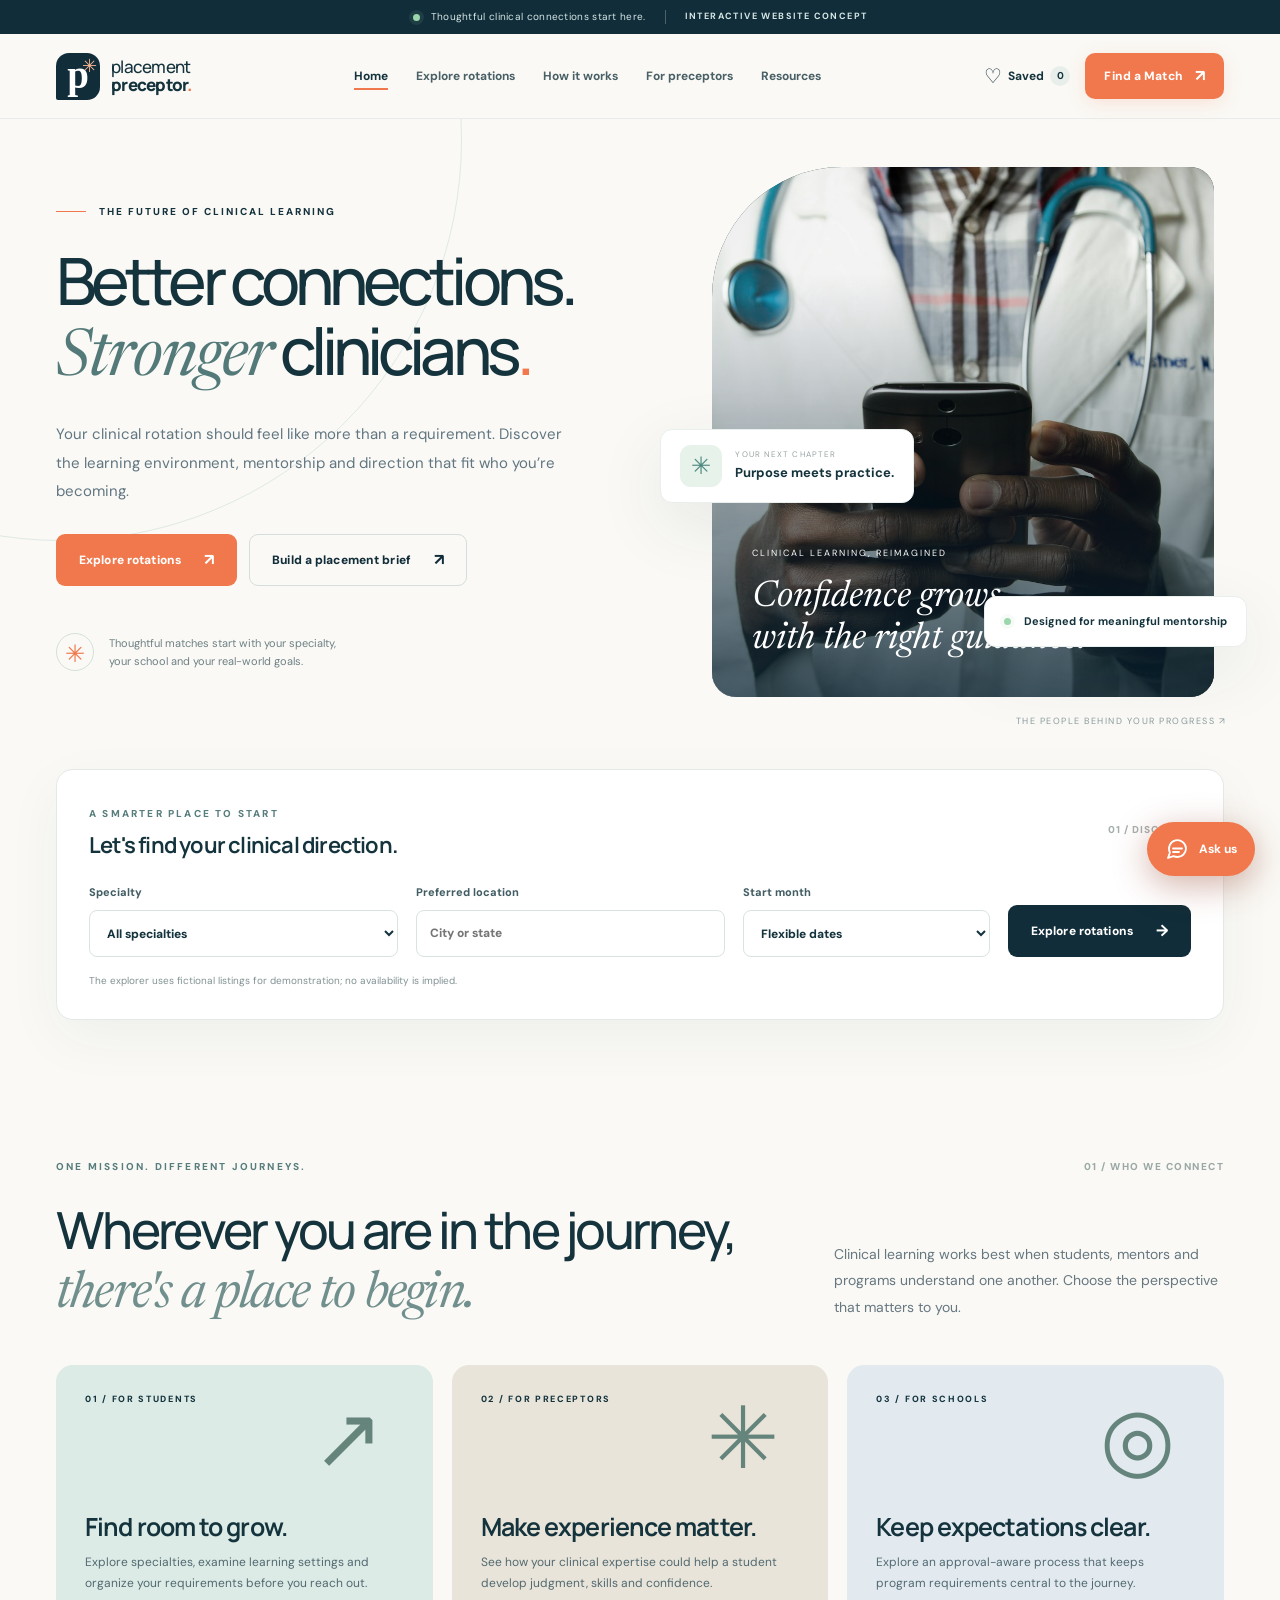
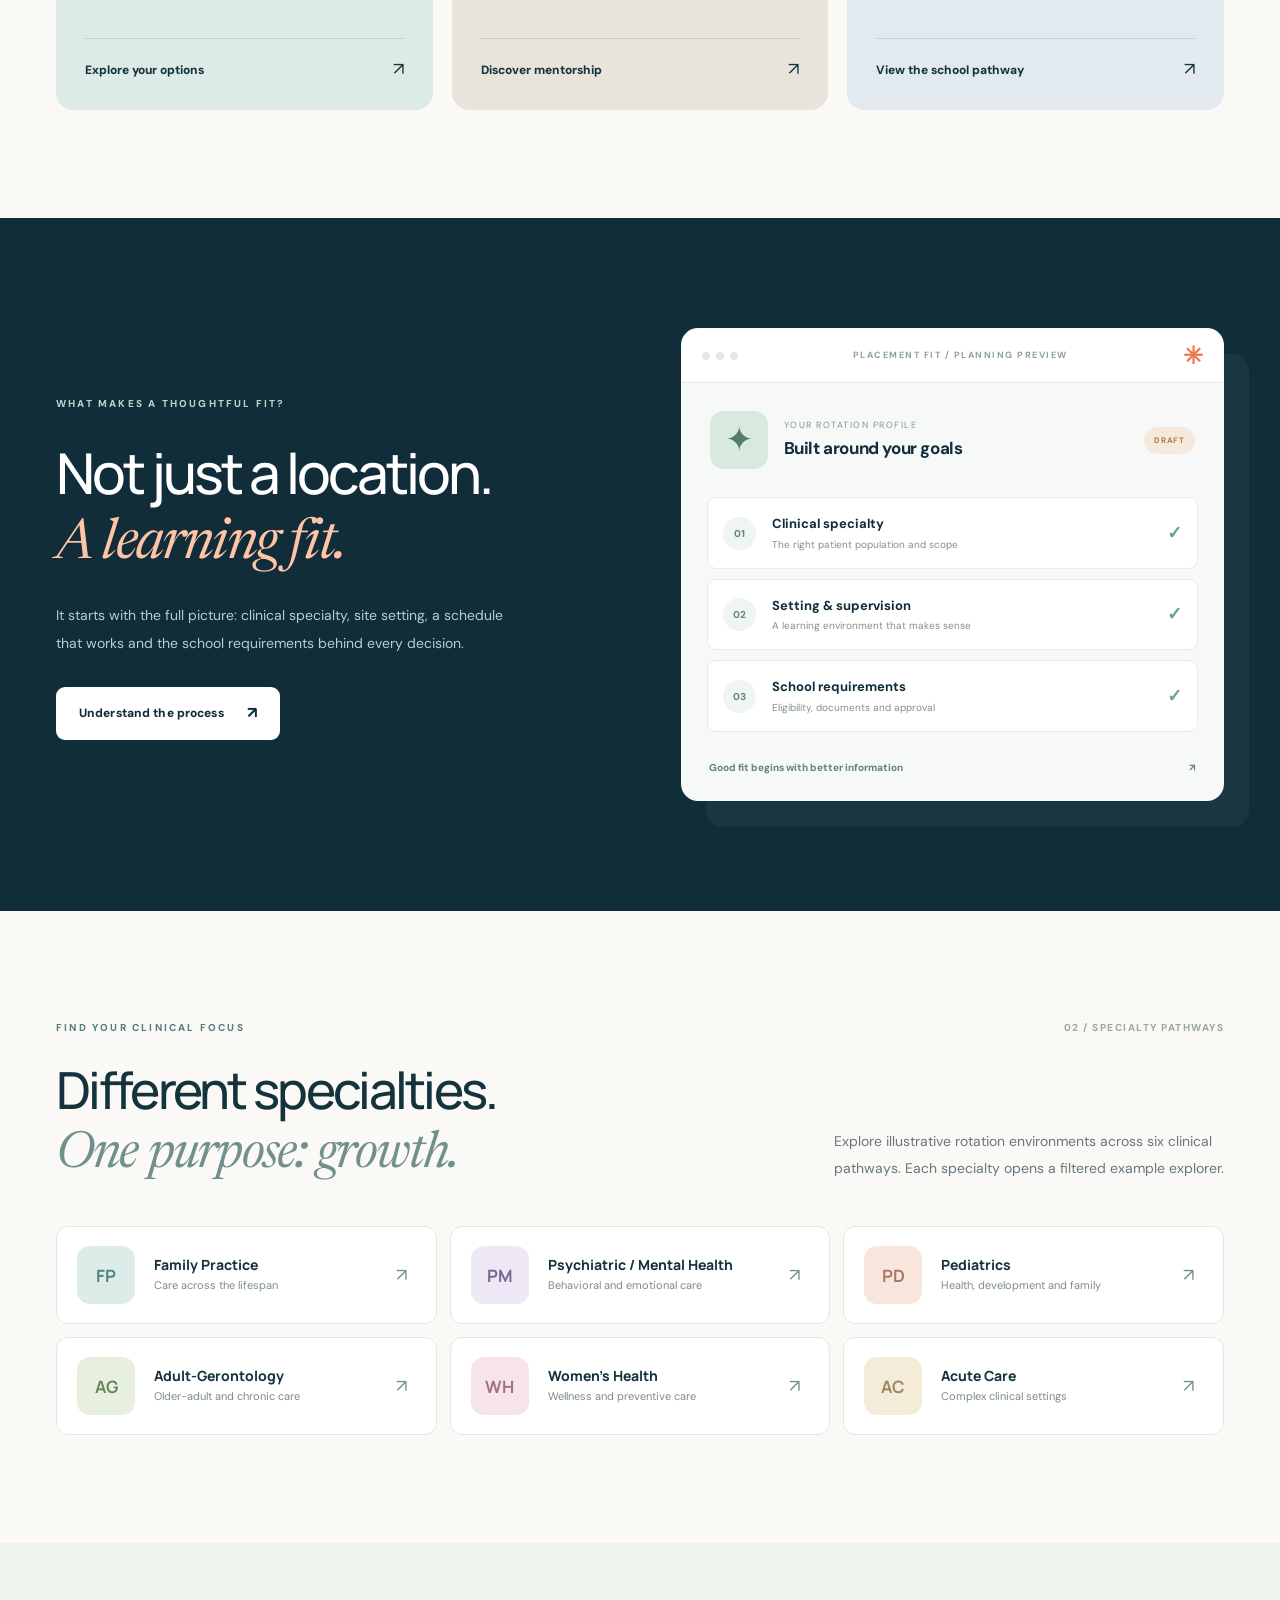
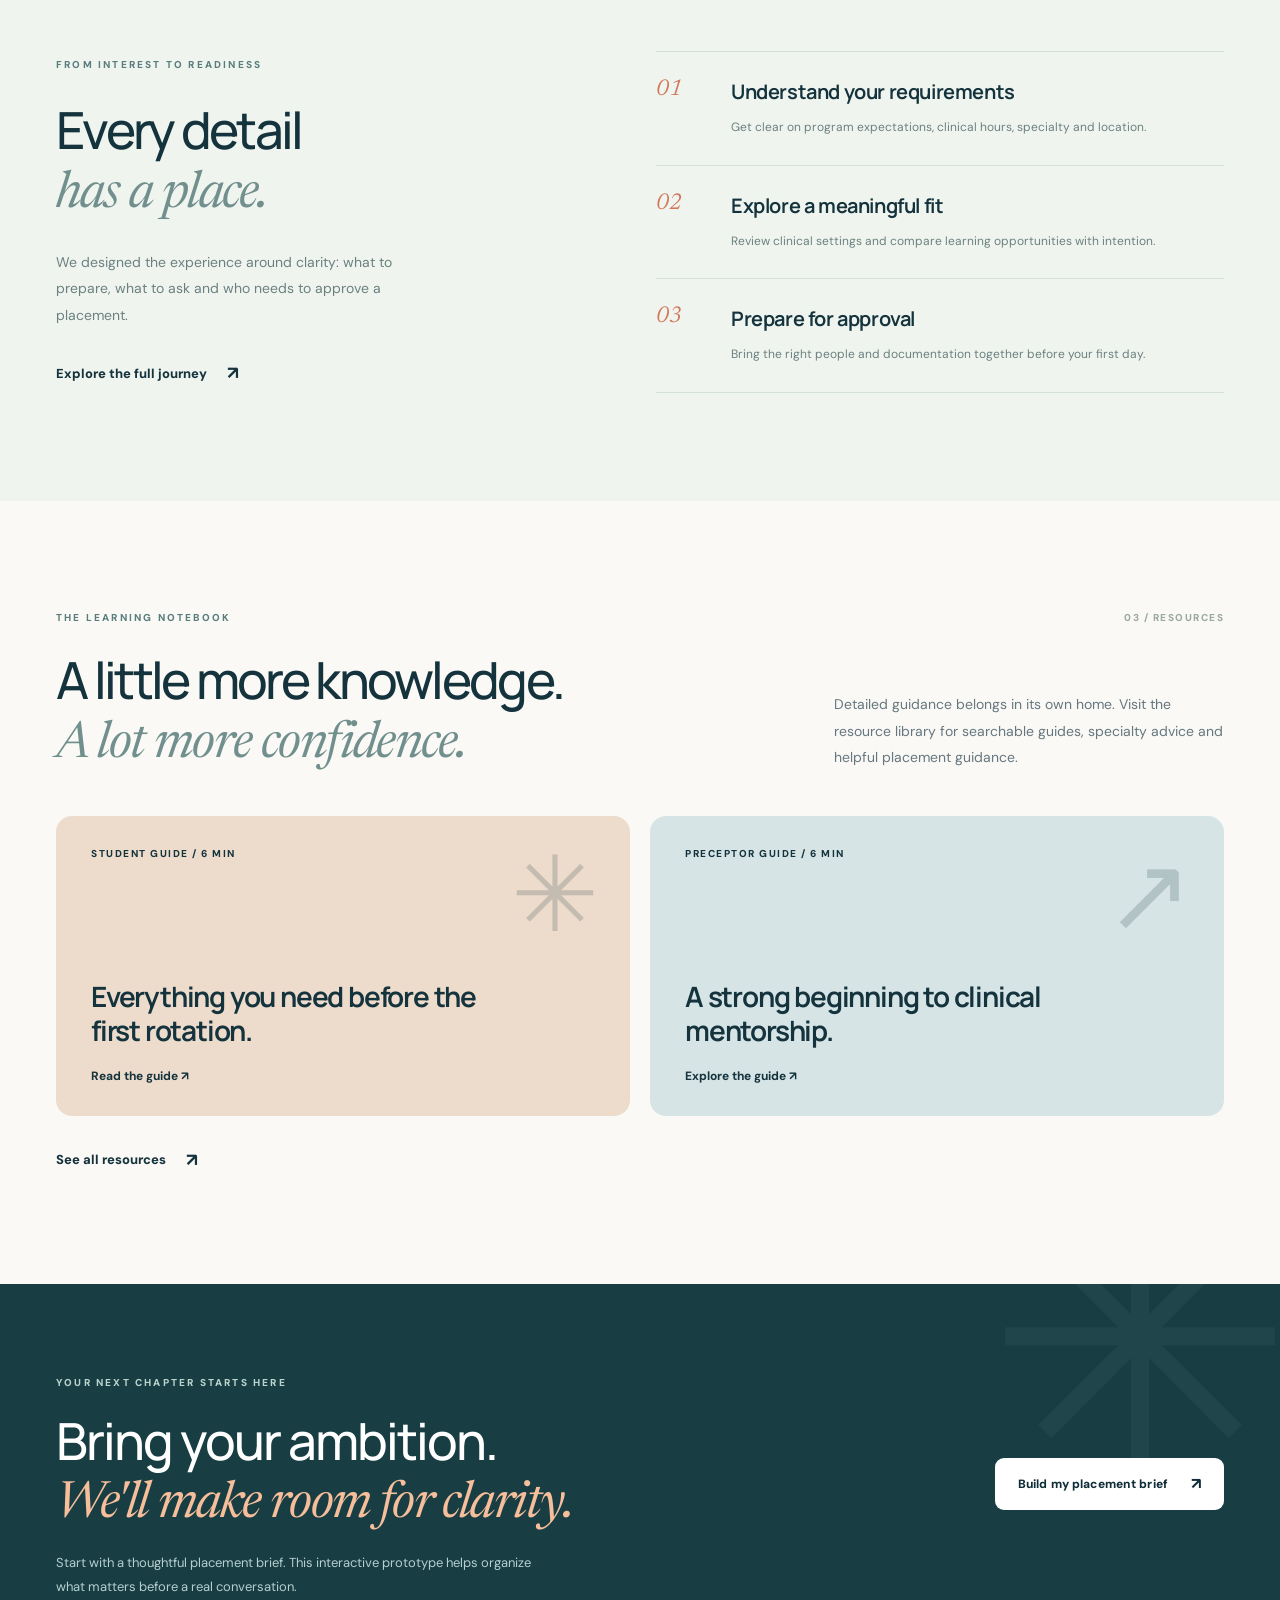
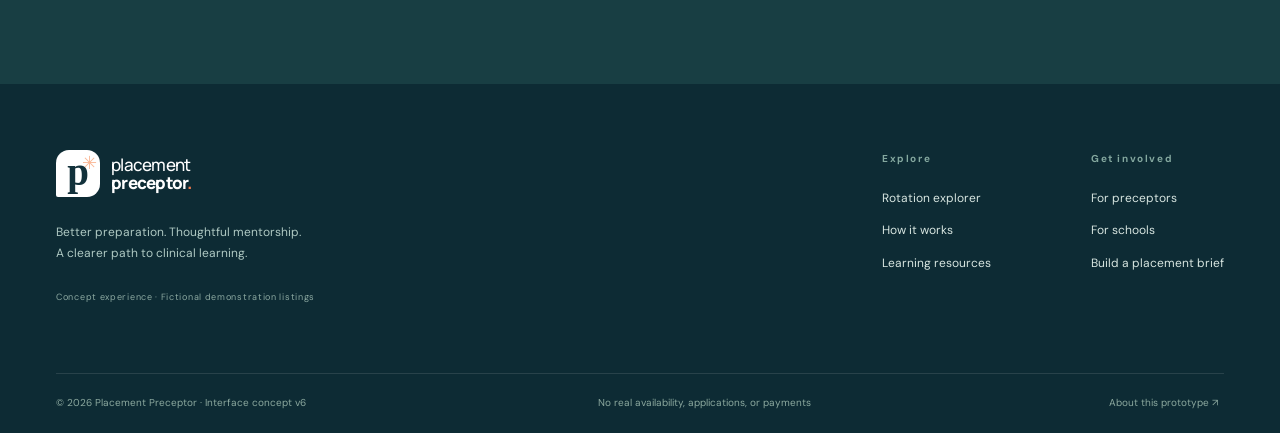
==== commit 378c6407: "Update How It Works, Preceptors and Resources to v6" ====
--- a/index.html
+++ b/index.html
@@ -18,7 +18,7 @@
 <section class="container section home-resources"><div class="section-topline"><span class="section-kicker">THE LEARNING NOTEBOOK</span><span class="section-number">03 / RESOURCES</span></div><div class="section-intro"><h2>A little more knowledge.<br><em>A lot more confidence.</em></h2><p>Detailed guidance belongs in its own home. Visit the resource library for searchable guides, specialty advice and helpful placement guidance.</p></div><div class="home-guide-grid"><a href="resources.html?article=rotation-readiness" class="home-guide-card card-first"><span>STUDENT GUIDE / 6 MIN</span><div class="large-resource-symbol">✳</div><h3>Everything you need before the first rotation.</h3><b>Read the guide ↗</b></a><a href="resources.html?article=mentor-first-time" class="home-guide-card card-second"><span>PRECEPTOR GUIDE / 6 MIN</span><div class="large-resource-symbol">↗</div><h3>A strong beginning to clinical mentorship.</h3><b>Explore the guide ↗</b></a></div><a class="text-link more-link" href="resources.html">See all resources <span>↗</span></a></section>
 <section class="cta-section"><div class="container cta-layout"><div><span class="section-kicker light">YOUR NEXT CHAPTER STARTS HERE</span><h2>Bring your ambition.<br><em>We'll make room for clarity.</em></h2><p>Start with a thoughtful placement brief. This interactive prototype helps organize what matters before a real conversation.</p></div><button class="btn btn-light" data-start="student">Build my placement brief <span>↗</span></button></div></section>
 </main>
-<footer class="site-footer"><div class="container"><div class="footer-top"><div><a class="brand footer-brand" href="index.html"><span class="brand-mark">p<span>✳</span></span><span class="brand-word">placement<strong>preceptor<span>.</span></strong></span></a><p>Better preparation. Thoughtful mentorship.<br>A clearer path to clinical learning.</p><span class="footer-demo">Concept experience · Fictional demonstration listings</span></div><div class="footer-link-columns"><div><h3>Explore</h3><a href="explore.html">Rotation explorer</a><a href="how-it-works.html">How it works</a><a href="resources.html">Learning resources</a></div><div><h3>Get involved</h3><a href="for-preceptors.html">For preceptors</a><a href="how-it-works.html?audience=school">For schools</a><button data-start="student">Build a placement brief</button></div></div></div><div class="footer-bottom"><span>© 2026 Placement Preceptor · Interface concept v5</span><span>No real availability, applications, or payments</span><button class="footer-about" data-resource="privacy">About this prototype ↗</button></div></div></footer>
+<footer class="site-footer"><div class="container"><div class="footer-top"><div><a class="brand footer-brand" href="index.html"><span class="brand-mark">p<span>✳</span></span><span class="brand-word">placement<strong>preceptor<span>.</span></strong></span></a><p>Better preparation. Thoughtful mentorship.<br>A clearer path to clinical learning.</p><span class="footer-demo">Concept experience · Fictional demonstration listings</span></div><div class="footer-link-columns"><div><h3>Explore</h3><a href="explore.html">Rotation explorer</a><a href="how-it-works.html">How it works</a><a href="resources.html">Learning resources</a></div><div><h3>Get involved</h3><a href="for-preceptors.html">For preceptors</a><a href="how-it-works.html?audience=school">For schools</a><button data-start="student">Build a placement brief</button></div></div></div><div class="footer-bottom"><span>© 2026 Placement Preceptor · Interface concept v6</span><span>No real availability, applications, or payments</span><button class="footer-about" data-resource="privacy">About this prototype ↗</button></div></div></footer>
 <div class="toast" id="toast" role="status" aria-live="polite"></div>
 <div class="compare-tray" id="compare-tray" hidden><div><span class="compare-dot">✳</span><strong><span id="compare-count">0</span> rotations selected</strong><small>Compare up to three example settings</small></div><div class="compare-tray-actions"><button class="text-btn" id="clear-compare">Clear</button><button class="btn btn-accent btn-small" id="show-compare">Compare options <span>↗</span></button></div></div>
 <dialog id="modal" aria-labelledby="modal-title"><button class="modal-close" aria-label="Close dialog">×</button><div id="modal-content"></div></dialog>
--- a/style.css
+++ b/style.css
@@ -94,3 +94,78 @@
 
 /* Keep specialty and month fields accessible in compact mobile search. */
 @media(max-width:640px){.marketplace-search>label:nth-child(3),.marketplace-search>label:nth-child(4){display:block}.marketplace-search>label:nth-child(4){grid-column:1/-1}.marketplace-search>label:nth-child(2),.marketplace-search>label:nth-child(3){grid-column:auto}}
+
+/* v6 — actual process sequence + multi-step preceptor-interest form */
+.placement-sequence{padding-top:65px;padding-bottom:65px}
+.placement-sequence-grid{display:grid;grid-template-columns:repeat(5,minmax(0,1fr));gap:12px}
+.placement-sequence-grid article{border:1px solid #dfebe5;background:#fff;border-radius:16px;padding:23px 18px 24px;position:relative;box-shadow:0 8px 22px rgba(24,64,50,.05)}
+.placement-sequence-grid article:not(:last-child)::after{content:'→';position:absolute;right:-13px;top:49%;z-index:2;color:#d36b4a;font-weight:700;background:#fafbf9;border-radius:99px;width:22px;text-align:center}
+.placement-sequence-grid article:nth-child(2),.placement-sequence-grid article:nth-child(4){background:#f2f7f4}
+.placement-sequence-grid article>span{font:800 9px/1.5 'Manrope',sans-serif;letter-spacing:.85px;color:#8a9285}
+.placement-sequence-grid .sequence-icon{width:51px;height:51px;background:#f9e3d9;color:#d16b48;display:grid;place-items:center;border-radius:12px;margin:24px 0 18px;font-size:26px}
+.placement-sequence-grid h3{font:750 16px/1.32 'Manrope',sans-serif;letter-spacing:-.35px;margin:0 0 11px;min-height:44px}
+.placement-sequence-grid p{font-size:12px;line-height:1.7;color:#6a7d75;margin:0}
+.sequence-disclaimer{margin-top:21px;padding:16px 20px;border-radius:10px;border:1px solid #eedcc7;background:#fff9ee;color:#536963;font-size:12px;line-height:1.65}
+
+.preceptor-application-section{scroll-margin-top:110px}
+.application-layout{display:grid;grid-template-columns:minmax(0,1.58fr) minmax(250px,.82fr);gap:22px;align-items:start}
+.application-main{border:1px solid #dce9e2;border-radius:20px;background:#fff;padding:clamp(21px,3vw,38px);box-shadow:0 12px 44px #173a3210;min-width:0}
+.application-header{display:flex;justify-content:space-between;align-items:center;gap:15px;margin-bottom:25px}
+.application-eyebrow{font:800 9px 'Manrope',sans-serif;letter-spacing:1.65px;color:#b66a4e}
+.application-header h3{font:750 27px/1.3 'Manrope',sans-serif;letter-spacing:-1px;margin:7px 0}
+.application-header p{margin:0;font-size:11px;color:#6f847b}
+.application-symbol{font:normal 48px Georgia,serif;color:#e29a78}
+.application-progress-track{height:7px;border-radius:100px;background:#edf2ef;overflow:hidden}
+.application-progress-track>span{display:block;background:linear-gradient(90deg,#d66d4b,#f0ac86);height:100%;width:20%;border-radius:100px;transition:width .25s}
+.application-progress-label{display:flex;justify-content:space-between;align-items:center;margin-top:9px;color:#5c7770;font-weight:700;font-size:10px}
+.application-step-chips{display:flex;flex-wrap:wrap;gap:6px;margin:17px 0 31px}
+.application-step-chips span{font:700 9px 'Manrope',sans-serif;color:#79918b;padding:7px 9px;border:1px solid #e5eee9;border-radius:100px}
+.application-step-chips span.active{background:#153e40;color:white;border-color:#153e40}
+.application-step-chips span.completed{background:#e8f2eb;color:#327554;border-color:#cde5d5}
+.application-step[hidden]{display:none!important}
+.application-section-label{font:800 10px 'Manrope',sans-serif;letter-spacing:1px;color:#ca764e}
+.application-step h4{font:750 25px/1.25 'Manrope',sans-serif;letter-spacing:-.6px;margin:10px 0}
+.application-description{font-size:12px;color:#6e817b;line-height:1.8;margin:0 0 25px;max-width:590px}
+.application-form-grid{display:grid;grid-template-columns:repeat(2,minmax(0,1fr));gap:19px 15px}
+.application-field{display:flex;flex-direction:column;font:750 11px 'Manrope',sans-serif;line-height:1.5;color:#274b45;min-width:0}
+.application-field>span,.application-consent strong{color:#c35b3d}
+.application-field input,.application-field select,.application-field textarea{margin-top:7px;background:#fbfdfb;border:1px solid #d6e4dc;border-radius:9px;min-height:46px;padding:11px 13px;outline-offset:2px;color:#183b34;font:500 12px 'DM Sans',sans-serif;width:100%;box-sizing:border-box;resize:vertical}
+.application-field textarea{min-height:100px}
+.application-field input:focus,.application-field select:focus,.application-field textarea:focus{outline:2px solid #a9d5ba;border-color:#4c9d73}
+.application-field small{font-size:10px;font-weight:400;color:#7b8f88;line-height:1.55;margin-top:5px}
+.application-form-grid .span-all{grid-column:1/-1}
+.application-consent{margin-top:24px;display:flex;gap:12px;padding:17px;border-radius:11px;background:#f4f7f3;font:500 11px/1.65 'DM Sans',sans-serif;color:#516962;cursor:pointer}
+.application-consent input{width:17px;height:17px;margin:2px 0 0;flex:0 0 auto;accent-color:#245646}
+.application-honeypot{position:absolute!important;left:-9999px!important;max-height:1px;overflow:hidden}
+.application-navigation{margin-top:31px;padding-top:19px;border-top:1px solid #e7eee9;display:flex;gap:12px;align-items:center;justify-content:flex-end;flex-wrap:wrap}
+.application-navigation #application-back:not([hidden]){margin-right:auto}
+.application-navigation button[hidden]{display:none!important}
+.application-review{border:1px solid #dbe8e0;border-radius:12px;overflow:hidden;background:#fff}
+.application-review-row{display:grid;grid-template-columns:175px minmax(0,1fr);gap:15px;padding:12px 17px;border-bottom:1px solid #e8f0eb;font-size:11px;line-height:1.6}
+.application-review-row:nth-child(even){background:#f8faf8}
+.application-review-row:last-child{border-bottom:0}
+.application-review-row span{color:#6b8178}
+.application-review-row strong{font-weight:700;overflow-wrap:anywhere;color:#22443b}
+.application-connection-note{font-size:11px;line-height:1.7;padding:15px;border:1px solid #e8d8bd;background:#fff9ef;border-radius:9px;color:#726447;margin-top:17px}
+.application-submit-status:empty{display:none}
+.application-submit-status{margin-top:12px;padding:13px 15px;border-radius:8px;font-size:11px;line-height:1.6}
+.application-submit-status.good{color:#236244;background:#e9f6eb;border:1px solid #bbdfc5}
+.application-submit-status.error{color:#922e2e;background:#fff0ec;border:1px solid #e6bcad}
+.application-sidebar{background:#14363d;color:#fff;border-radius:20px;padding:34px 29px;position:sticky;top:125px;overflow:hidden}
+.application-sidebar::after{content:'✳';position:absolute;right:-34px;top:-90px;font:210px Georgia,serif;color:#ffffff09;pointer-events:none}
+.application-sidebar .application-eyebrow{color:#f1a17c}
+.application-sidebar-icon{font:46px Georgia;color:#efab89;margin:0 0 29px}
+.application-sidebar h3{font:500 33px/1.2 'Newsreader',Georgia,serif;letter-spacing:-1px;margin:15px 0 18px}
+.application-sidebar>p{color:#d2ded8;line-height:1.85;font-size:12px;margin:0}
+.application-sidebar-rule{height:1px;background:#ffffff29;margin:28px 0}
+.application-sidebar h4{font:700 14px 'Manrope',sans-serif;letter-spacing:-.25px}
+.application-sidebar ol{padding-left:19px;display:grid;gap:14px;color:#c9d9d4;font-size:12px;line-height:1.6}
+.application-sidebar li::marker{color:#eba683}
+.application-aside-note{margin-top:27px;padding:18px;border:1px solid #ffffff22;background:#ffffff08;border-radius:10px;color:#e4e9e4}
+.application-aside-note strong{font-size:11px}
+.application-aside-note p{font-size:10px;line-height:1.7;color:#c3d1cb;margin:7px 0 0}
+@media(max-width:1100px){.placement-sequence-grid{grid-template-columns:repeat(3,minmax(0,1fr))}.placement-sequence-grid article:not(:last-child)::after{display:none}.application-layout{grid-template-columns:minmax(0,1.4fr) minmax(220px,.8fr)}}
+@media(max-width:800px){.placement-sequence-grid{grid-template-columns:repeat(2,minmax(0,1fr))}.application-layout{grid-template-columns:1fr}.application-sidebar{position:static}}
+@media(max-width:550px){.placement-sequence-grid{grid-template-columns:1fr}.application-main{padding:22px 18px}.application-form-grid{grid-template-columns:1fr}.application-form-grid .span-all{grid-column:auto}.application-review-row{grid-template-columns:1fr;gap:2px}.application-navigation .btn{font-size:11px;padding:12px}.application-step-chips span{font-size:8px}.application-sidebar{padding:25px}}
+/* A few existing decorative layers extend outside mobile viewports. Clip visual overflow without creating a horizontal scroll. */
+html,body{overflow-x:clip}
